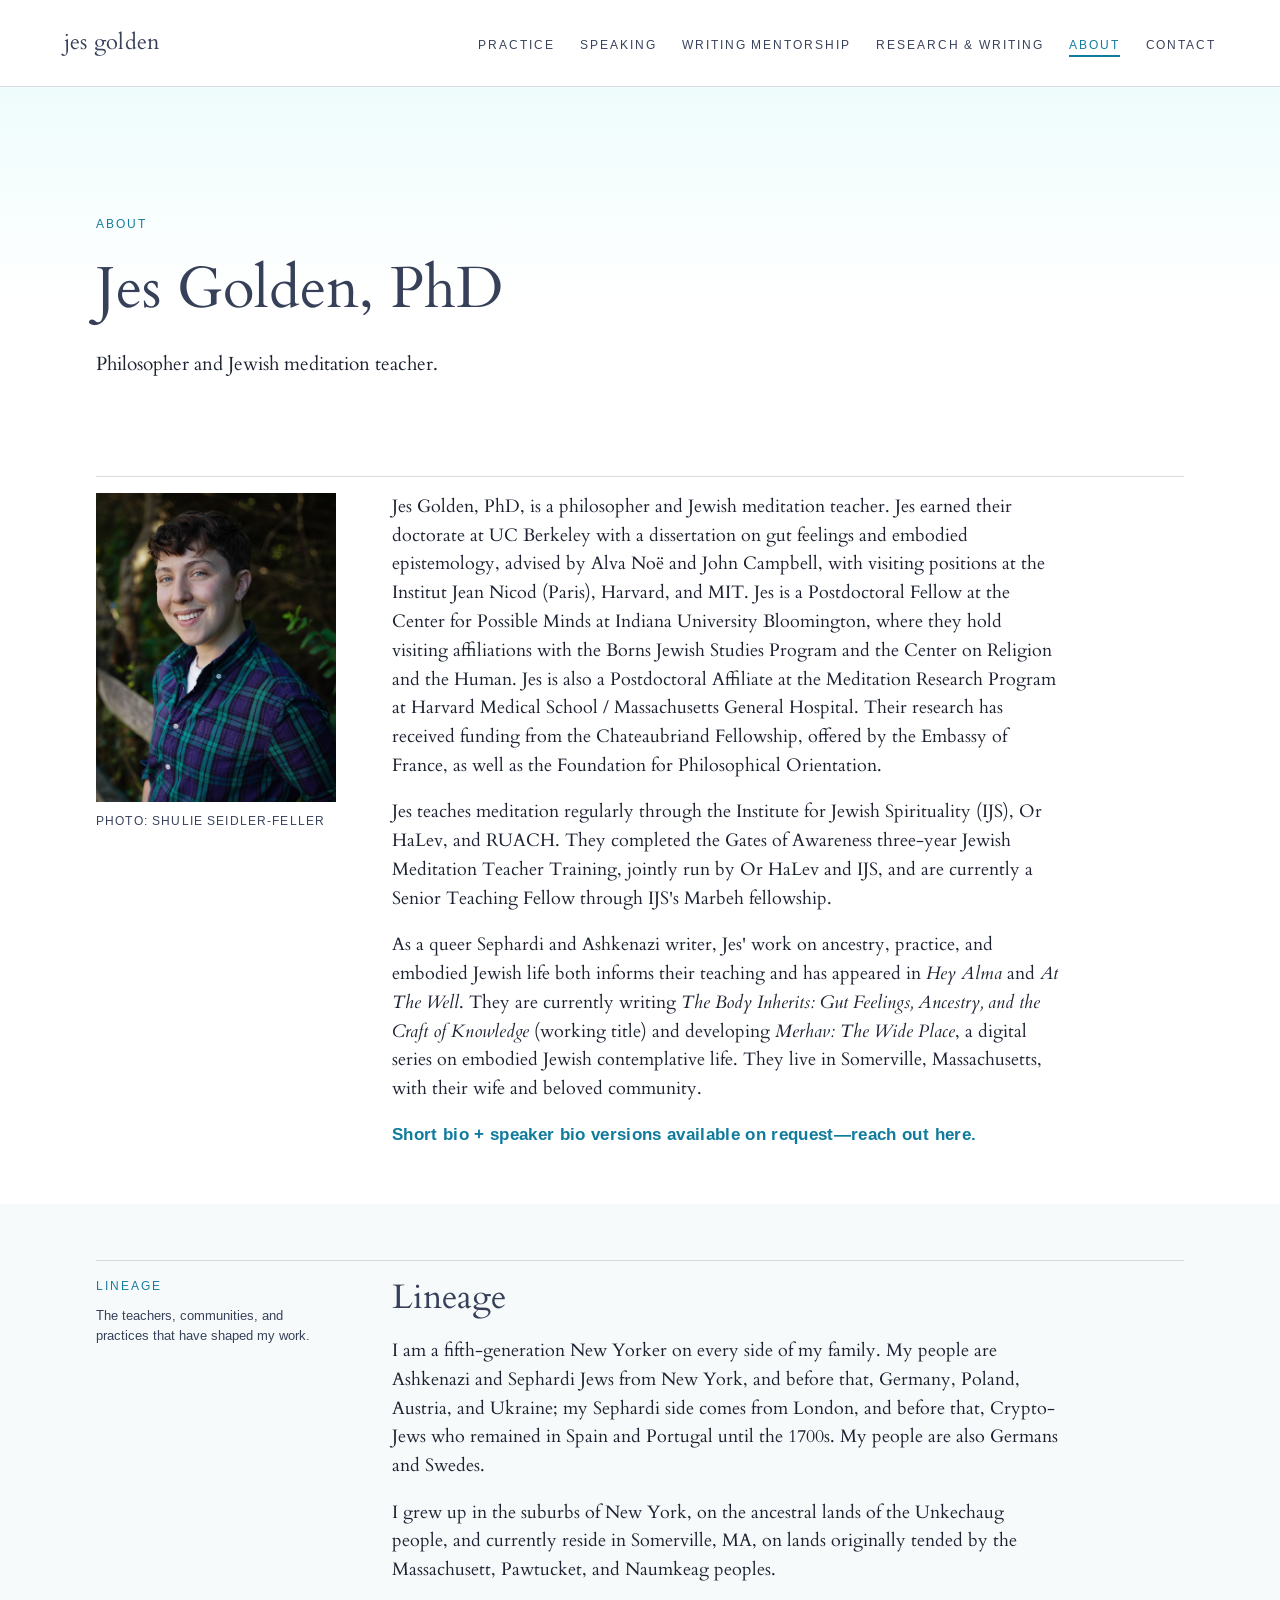
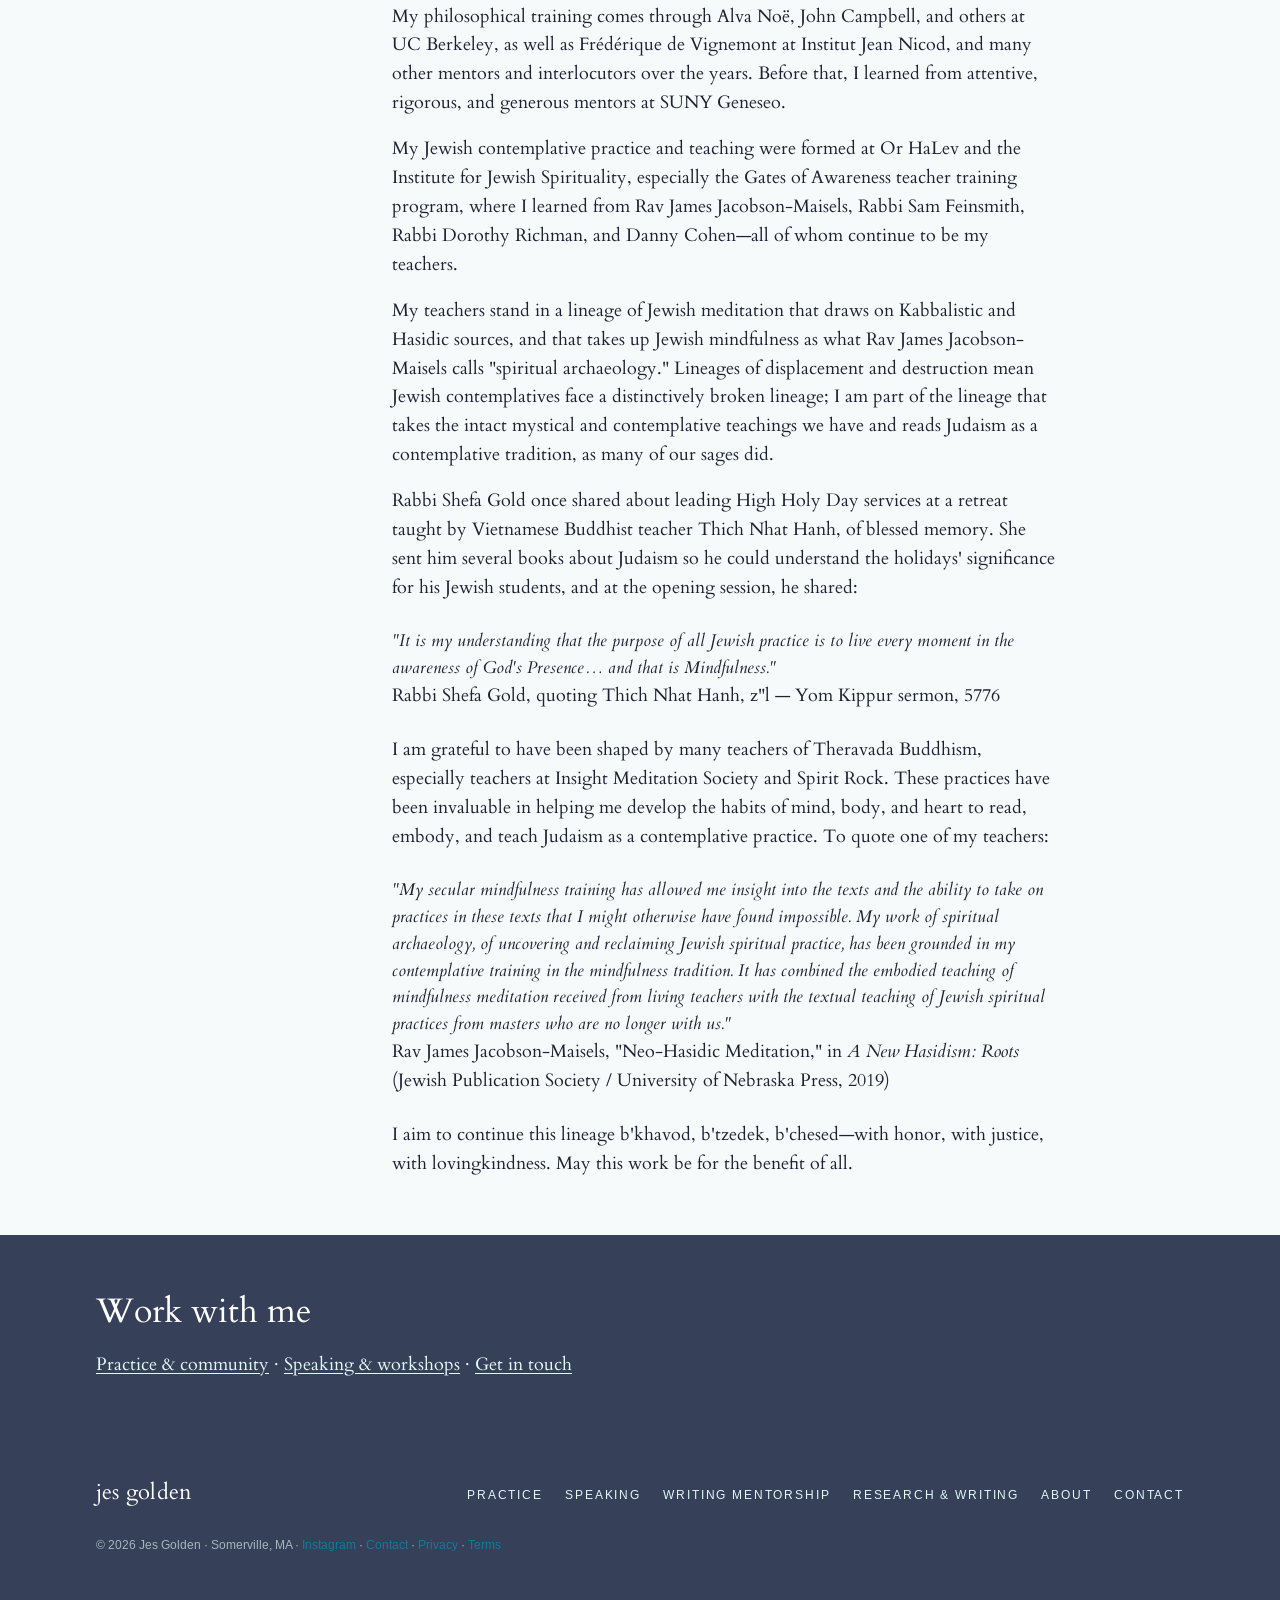
==== about.html @ 77cf4bcf "Revise lineage description for clarity" ====
<!DOCTYPE html>
<!--
  ═══════════════ HOW TO EDIT THIS PAGE ═══════════════
  Text lives between tags:   <p>Edit these words.</p>
  Links look like:           <a href="PASTE-URL-HERE">visible text</a>
  Never edit inside < >  except to swap a URL in quotes.
  Search this file for "EDIT:" to find every spot waiting for your input.
  Notes like this one are invisible on the live site.
  ═════════════════════════════════════════════════════
-->

<html lang="en">
<head>
<meta charset="UTF-8">
<meta name="viewport" content="width=device-width, initial-scale=1.0">
<title>About — Jes Golden</title>
<meta name="description" content="Jes Golden, PhD — philosopher and Jewish meditation teacher.">
<link rel="stylesheet" href="styles.css">
</head>
<body>

<header class="nav">
  <div class="wordmark"><a href="index.html">jes <span class="surname">golden</span></a></div>
  <nav aria-label="Primary">
    <ul>
      <li><a href="practice.html">Practice</a></li>
      <li><a href="speaking.html">Speaking</a></li>
      <li><a href="writing.html">Writing Mentorship</a></li>
      <li><a href="research.html">Research &amp; Writing</a></li>
      <li><a href="about.html" aria-current="page">About</a></li>
      <li><a href="contact.html">Contact</a></li>
    </ul>
  </nav>
</header>

<main>

<section class="hero">
  <div class="hero-inner">
    <span class="eyebrow">About</span>
    <h1>Jes Golden, PhD</h1>
    <p class="lede">Philosopher and Jewish meditation teacher.</p>
  </div>
</section>

<section class="section">
  <div class="section-inner">
    <div class="commented">
      <aside class="margin-note">
        <!-- EDIT: HEADSHOT — name your photo "jes-headshot.jpg" (no spaces), drag it into the
             GitHub repository like the other files, and it appears here. If the file is over
             ~1MB, shrink it first at squoosh.app so the page loads fast.
             Optional: add a photographer credit inside the <figcaption>. -->
        <figure class="portrait-frame">
          <img class="portrait" src="jes-headshot.jpg" alt="Jes Golden">
          <figcaption>Photo: Shulie Seidler-Feller</figcaption>
        </figure>
      </aside>
      <div class="body-col">
        <p>Jes Golden, PhD, is a philosopher and Jewish meditation teacher. Jes earned their doctorate at UC Berkeley with a dissertation on gut feelings and embodied epistemology, advised by Alva Noë and John Campbell, with visiting positions at the Institut Jean Nicod (Paris), Harvard, and MIT. Jes is a Postdoctoral Fellow at the Center for Possible Minds at Indiana University Bloomington, where they hold visiting affiliations with the Borns Jewish Studies Program and the Center on Religion and the Human. Jes is also a Postdoctoral Affiliate at the Meditation Research Program at Harvard Medical School / Massachusetts General Hospital. Their research has received funding from the Chateaubriand Fellowship, offered by the Embassy of France, as well as the Foundation for Philosophical Orientation.</p>
        <p>Jes teaches meditation regularly through the Institute for Jewish Spirituality (IJS), Or HaLev, and RUACH. They completed the Gates of Awareness three-year Jewish Meditation Teacher Training, jointly run by Or HaLev and IJS, and are currently a Senior Teaching Fellow through IJS's Marbeh fellowship.</p>
        <p>As a queer Sephardi and Ashkenazi writer, Jes' work on ancestry, practice, and embodied Jewish life both informs their teaching and has appeared in <em>Hey Alma</em> and <em>At The Well</em>. They are currently writing <em>The Body Inherits: Gut Feelings, Ancestry, and the Craft of Knowledge</em> (working title) and developing <em>Merhav: The Wide Place</em>, a digital series on embodied Jewish contemplative life. They live in Somerville, Massachusetts, with their wife and beloved community.</p>
        <p class="meta"><a href="contact.html">Short bio + speaker bio versions available on request—reach out here.</a></p>
      </div>
    </div>
  </div>
</section>

<section class="section tint">
  <div class="section-inner">
    <div class="commented">
      <aside class="margin-note">
        <span class="eyebrow">Lineage</span>
        The teachers, communities, and practices that have shaped my work.
      </aside>
      <div class="body-col lineage-wide">
        <h2>Lineage</h2>
        <p>I am a fifth-generation New Yorker on every side of my family. My people are Ashkenazi and Sephardi Jews from New York, and before that, Germany, Poland, Austria, and Ukraine; my Sephardi side comes from London, and before that, Crypto-Jews who remained in Spain and Portugal until the 1700s. My people are also Germans and Swedes.</p>

        <p>I grew up in the suburbs of New York, on the ancestral lands of the Unkechaug people, and currently reside in Somerville, MA, on lands originally tended by the Massachusett, Pawtucket, and Naumkeag peoples.</p>

        <p>My philosophical training comes through Alva Noë, John Campbell, and others at UC Berkeley, as well as Frédérique de Vignemont at Institut Jean Nicod, and many other mentors and interlocutors over the years. Before that, I learned from attentive, rigorous, and generous mentors at SUNY Geneseo.</p>

        <p>My Jewish contemplative practice and teaching were formed at Or HaLev and the Institute for Jewish Spirituality, especially the Gates of Awareness teacher training program, where I learned from Rav James Jacobson-Maisels, Rabbi Sam Feinsmith, Rabbi Dorothy Richman, and Danny Cohen—all of whom continue to be my teachers.</p>

        <p>My teachers stand in a lineage of Jewish meditation that draws on Kabbalistic and Hasidic sources, and that takes up Jewish mindfulness as what Rav James Jacobson-Maisels calls "spiritual archaeology." Lineages of displacement and destruction mean Jewish contemplatives face a distinctively broken lineage; I am part of the lineage that takes the intact mystical and contemplative teachings we have and reads Judaism as a contemplative tradition, as many of our sages did.</p>

        <p>Rabbi Shefa Gold once shared about leading High Holy Day services at a retreat taught by Vietnamese Buddhist teacher Thich Nhat Hanh, of blessed memory. She sent him several books about Judaism so he could understand the holidays' significance for his Jewish students, and at the opening session, he shared:</p>

        <div class="pull-quote">
          <blockquote>"It is my understanding that the purpose of all Jewish practice is to live every moment in the awareness of God's Presence… and that is Mindfulness."</blockquote>
          Rabbi Shefa Gold, quoting Thich Nhat Hanh, z"l — Yom Kippur sermon, 5776
        </div>

        <p>I am grateful to have been shaped by many teachers of Theravada Buddhism, especially teachers at Insight Meditation Society and Spirit Rock. These practices have been invaluable in helping me develop the habits of mind, body, and heart to read, embody, and teach Judaism as a contemplative practice. To quote one of my teachers:</p>

        <div class="pull-quote">
          <blockquote>"My secular mindfulness training has allowed me insight into the texts and the ability to take on practices in these texts that I might otherwise have found impossible. My work of spiritual archaeology, of uncovering and reclaiming Jewish spiritual practice, has been grounded in my contemplative training in the mindfulness tradition. It has combined the embodied teaching of mindfulness meditation received from living teachers with the textual teaching of Jewish spiritual practices from masters who are no longer with us."</blockquote>
          Rav James Jacobson-Maisels, "Neo-Hasidic Meditation," in <em>A New Hasidism: Roots</em> (Jewish Publication Society / University of Nebraska Press, 2019)
        </div>

        <p>I aim to continue this lineage b'khavod, b'tzedek, b'chesed—with honor, with justice, with lovingkindness. May this work be for the benefit of all.</p>
      </div>
    </div>
  </div>
</section>

<section class="section dusk">
  <div class="section-inner">
    <div class="body-col">
      <h2>Work with me</h2>
      <p><a href="practice.html">Practice &amp; community</a> · <a href="speaking.html">Speaking &amp; workshops</a> · <a href="contact.html">Get in touch</a></p>
    </div>
  </div>
</section>

</main>

<footer class="footer">
  <div class="footer-inner">
    <div class="wordmark">jes <span class="surname">golden</span></div>
    <nav aria-label="Footer">
      <ul>
        <li><a href="practice.html">Practice</a></li>
        <li><a href="speaking.html">Speaking</a></li>
        <li><a href="writing.html">Writing Mentorship</a></li>
        <li><a href="research.html">Research &amp; Writing</a></li>
        <li><a href="about.html">About</a></li>
        <li><a href="contact.html">Contact</a></li>
      </ul>
    </nav>
    <p class="fine">© 2026 Jes Golden · Somerville, MA · <a href="https://www.instagram.com/jes.golden">Instagram</a> · <a href="contact.html">Contact</a> · <a href="privacy.html">Privacy</a> · <a href="terms.html">Terms</a></p>
  </div>
</footer>

</body>
</html>
---- styles.css ----
/* ============================================================
   JES GOLDEN — site styles
   Brand kit: Swail Studio "Intuitive Brand Kit" (2024)
   Palette: dusk #374059 · cerulean #107B9D · sage #C5E0C9
            ice #E1FAF9 · black · white
   Type: Cardo (serif) · Arimo (sans, letterspaced caps)
   ============================================================ */

@import url('https://fonts.googleapis.com/css2?family=Cardo:ital,wght@0,400;0,700;1,400&family=Arimo:wght@400;500;700&display=swap');

:root {
  --dusk: #374059;
  --cerulean: #107B9D;
  --sage: #C5E0C9;
  --ice: #E1FAF9;
  --ink: #1c2231;
  --paper: #ffffff;
  --paper-soft: #f7fafa;
  --rule: rgba(55, 64, 89, 0.18);
  --serif: 'Cardo', 'Times New Roman', serif;
  --sans: 'Arimo', 'Helvetica Neue', sans-serif;
  --measure: 74ch;
}

* { margin: 0; padding: 0; box-sizing: border-box; }

html { scroll-behavior: smooth; }
@media (prefers-reduced-motion: reduce) {
  html { scroll-behavior: auto; }
  *, *::before, *::after { animation: none !important; transition: none !important; }
}

body {
  font-family: var(--serif);
  font-size: 1.125rem;
  line-height: 1.6;
  color: var(--ink);
  background: var(--paper);
}

/* ---------- utility type roles ---------- */

.eyebrow {
  font-family: var(--sans);
  font-size: 0.72rem;
  font-weight: 500;
  letter-spacing: 0.18em;
  text-transform: uppercase;
  color: var(--cerulean);
}

a { color: var(--cerulean); text-decoration: none; }
a:hover { text-decoration: underline; text-underline-offset: 3px; }
a:focus-visible, button:focus-visible {
  outline: 2px solid var(--cerulean);
  outline-offset: 3px;
}

/* ---------- nav ---------- */

.nav {
  display: flex;
  align-items: baseline;
  justify-content: space-between;
  flex-wrap: wrap;
  gap: 1rem 2rem;
  padding: 1.6rem clamp(1.25rem, 5vw, 4rem);
  border-bottom: 1px solid var(--rule);
}

.wordmark {
  font-family: var(--serif);
  font-size: 1.35rem;
  color: var(--dusk);
  letter-spacing: 0.01em;
}
.wordmark a { color: inherit; }
.wordmark a:hover { text-decoration: none; }

.nav ul {
  display: flex;
  flex-wrap: wrap;
  gap: 1.6rem;
  list-style: none;
}
.nav ul a {
  font-family: var(--sans);
  font-size: 0.75rem;
  font-weight: 500;
  letter-spacing: 0.16em;
  text-transform: uppercase;
  color: var(--dusk);
}
.nav ul a:hover { color: var(--cerulean); text-decoration: none; }
.nav ul a[aria-current="page"] {
  color: var(--cerulean);
  border-bottom: 2px solid var(--cerulean);
  padding-bottom: 3px;
}

/* ---------- hero ---------- */

.hero {
  padding: clamp(4rem, 10vw, 8rem) clamp(1.25rem, 5vw, 4rem) clamp(1.5rem, 4vw, 2.5rem);
  background:
    linear-gradient(180deg, rgba(225,250,249,0.55) 0%, rgba(255,255,255,0) 65%);
}
.hero-inner { max-width: 68rem; margin: 0 auto; }
.hero h1 {
  font-family: var(--serif);
  font-weight: 400;
  font-size: clamp(2.1rem, 5.2vw, 3.6rem);
  line-height: 1.18;
  color: var(--dusk);
  max-width: 22ch;
}
.hero h1 em { font-style: italic; }
.hero .lede {
  margin-top: 1.6rem;
  max-width: var(--measure);
  font-size: 1.2rem;
  color: var(--ink);
}
.hero .eyebrow { display: block; margin-bottom: 1.4rem; }

/* ---------- routing cards (homepage) ---------- */

.routes {
  display: grid;
  grid-template-columns: repeat(auto-fit, minmax(240px, 1fr));
  gap: 1px;
  background: var(--rule);
  border-top: 1px solid var(--rule);
  border-bottom: 1px solid var(--rule);
  margin-top: clamp(2.5rem, 6vw, 4rem);
}
.route {
  background: var(--paper);
  padding: 2rem clamp(1.25rem, 3vw, 2.5rem) 2.2rem;
  display: block;
  color: inherit;
  transition: background 160ms ease;
}
.route:hover { background: var(--paper-soft); text-decoration: none; }
.route .eyebrow { display: block; margin-bottom: 0.7rem; }
.route h2 {
  font-family: var(--serif);
  font-weight: 400;
  font-size: 1.45rem;
  color: var(--dusk);
  margin-bottom: 0.5rem;
}
.route p { font-size: 1rem; color: var(--ink); max-width: 40ch; }
.route .go {
  display: inline-block;
  margin-top: 1rem;
  font-family: var(--sans);
  font-size: 0.72rem;
  font-weight: 700;
  letter-spacing: 0.16em;
  text-transform: uppercase;
  color: var(--cerulean);
}

/* ---------- page sections & marginalia signature ---------- */

.section {
  padding: clamp(2rem, 5vw, 3.5rem) clamp(1.25rem, 5vw, 4rem);
}
.section.tint { background: var(--paper-soft); }
.section.dusk {
  background: var(--dusk);
  color: var(--ice);
}
.section.dusk h2, .section.dusk h3 { color: #fff; }
.section.dusk .eyebrow { color: var(--sage); }
.section.dusk a { color: var(--ice); text-decoration: underline; text-underline-offset: 3px; }

.section-inner { max-width: 68rem; margin: 0 auto; }

/* marginalia: rule + side-note column on wide screens */
.commented {
  display: grid;
  grid-template-columns: minmax(0, 1fr);
  gap: 2rem;
  border-top: 1px solid var(--rule);
  padding-top: 1rem;
}
@media (min-width: 880px) {
  .commented { grid-template-columns: 15rem minmax(0, 1fr); gap: 3.5rem; }
  .commented.wide-photo { grid-template-columns: 21rem minmax(0, 1fr); }
}
.margin-note {
  font-family: var(--sans);
  font-size: 0.82rem;
  line-height: 1.55;
  color: var(--dusk);
}
.margin-note .eyebrow { display: block; margin-bottom: 0.6rem; }
.section.dusk .commented { border-top-color: rgba(225,250,249,0.25); }
.section.dusk .margin-note { color: var(--sage); }

.body-col > * + * { margin-top: 1.1rem; }
.body-col h2 {
  font-family: var(--serif);
  font-weight: 400;
  font-size: clamp(1.6rem, 3vw, 2.1rem);
  line-height: 1.25;
  color: var(--dusk);
}
.body-col h3 {
  font-family: var(--serif);
  font-weight: 700;
  font-size: 1.2rem;
  color: var(--dusk);
  margin-top: 2rem;
}
.body-col p, .body-col li { max-width: var(--measure); }
.body-col ul { padding-left: 1.2rem; }
.body-col .meta {
  font-family: var(--sans);
  font-size: 1.05rem;
  font-weight: 600;
  letter-spacing: 0.02em;
  color: var(--cerulean);
}

.placeholder {
  background: var(--ice);
  border-left: 3px solid var(--cerulean);
  padding: 0.6rem 0.9rem;
  font-family: var(--sans);
  font-size: 0.85rem;
  color: var(--dusk);
}

/* ---------- offering cards ---------- */

.offerings {
  display: grid;
  grid-template-columns: repeat(auto-fill, minmax(260px, 1fr));
  gap: 1.5rem;
  margin-top: 1.5rem;
}
.offering {
  border: 1px solid var(--rule);
  padding: 1.5rem 1.5rem 1.6rem;
  background: var(--paper);
}
.offering .eyebrow { display: block; margin-bottom: 0.6rem; }
.offering h3 {
  font-family: var(--serif);
  font-weight: 700;
  font-size: 1.15rem;
  color: var(--dusk);
  margin-bottom: 0.5rem;
}
.offering p { font-size: 0.98rem; }
.offering .meta {
  display: block;
  margin-top: 0.9rem;
  font-family: var(--sans);
  font-size: 0.92rem;
  letter-spacing: 0.02em;
  color: var(--cerulean);
}

/* ---------- buttons ---------- */

.btn {
  display: inline-block;
  font-family: var(--sans);
  font-size: 0.75rem;
  font-weight: 700;
  letter-spacing: 0.16em;
  text-transform: uppercase;
  color: #fff;
  background: var(--dusk);
  padding: 0.85rem 1.6rem;
  border: none;
  cursor: pointer;
  transition: background 160ms ease;
}
.btn:hover { background: var(--cerulean); color: #fff; text-decoration: none; }
.btn.ghost {
  background: transparent;
  color: var(--dusk);
  border: 1px solid var(--dusk);
}
.btn.ghost:hover { border-color: var(--cerulean); color: var(--cerulean); }

/* ---------- book strip ---------- */

.bookstrip {
  border-top: 1px solid var(--rule);
  border-bottom: 1px solid var(--rule);
  background: linear-gradient(90deg, var(--ice) 0%, #fff 60%);
}
.bookstrip .section-inner { display: grid; gap: 1rem; }
.bookstrip h2 {
  font-family: var(--serif);
  font-weight: 400;
  font-style: italic;
  font-size: clamp(1.4rem, 2.6vw, 1.9rem);
  color: var(--dusk);
  max-width: 30ch;
}
.bookstrip p { max-width: var(--measure); }

/* ---------- signup ---------- */

.signup-row {
  display: flex;
  flex-wrap: wrap;
  gap: 0.75rem;
  margin-top: 1.2rem;
}
.signup-row input[type="email"] {
  font-family: var(--sans);
  font-size: 0.95rem;
  padding: 0.8rem 1rem;
  border: 1px solid var(--rule);
  min-width: 260px;
  background: #fff;
  color: var(--ink);
}
.signup-row input:focus-visible { outline: 2px solid var(--cerulean); outline-offset: 1px; }

/* ---------- contact form ---------- */

.form { display: grid; gap: 1.2rem; max-width: 40rem; }
.form label {
  font-family: var(--sans);
  font-size: 0.75rem;
  font-weight: 700;
  letter-spacing: 0.14em;
  text-transform: uppercase;
  color: var(--dusk);
  display: block;
  margin-bottom: 0.4rem;
}
.form input, .form select, .form textarea {
  width: 100%;
  font-family: var(--sans);
  font-size: 0.98rem;
  padding: 0.8rem 1rem;
  border: 1px solid var(--rule);
  background: #fff;
  color: var(--ink);
}
.form textarea { min-height: 9rem; resize: vertical; }
.form input:focus-visible, .form select:focus-visible, .form textarea:focus-visible {
  outline: 2px solid var(--cerulean);
  outline-offset: 1px;
}

/* ---------- footer ---------- */

.footer {
  border-top: 1px solid var(--rule);
  padding: 2.5rem clamp(1.25rem, 5vw, 4rem) 3rem;
  background: var(--dusk);
  color: var(--ice);
}
.footer-inner {
  max-width: 68rem;
  margin: 0 auto;
  display: flex;
  flex-wrap: wrap;
  justify-content: space-between;
  gap: 1.5rem 3rem;
  align-items: baseline;
}
.footer .wordmark { color: #fff; }
.footer nav ul { display: flex; flex-wrap: wrap; gap: 1.4rem; list-style: none; }
.footer nav a {
  font-family: var(--sans);
  font-size: 0.72rem;
  font-weight: 500;
  letter-spacing: 0.16em;
  text-transform: uppercase;
  color: var(--ice);
}
.footer .fine {
  width: 100%;
  font-family: var(--sans);
  font-size: 0.75rem;
  color: rgba(225,250,249,0.65);
}

/* ---------- testimonials ---------- */

.testimonials {
  display: grid;
  grid-template-columns: repeat(auto-fit, minmax(280px, 1fr));
  gap: 2rem;
  margin-top: 1.5rem;
}
.testimonial {
  border-top: 2px solid var(--cerulean);
  padding-top: 1.2rem;
}
.testimonial blockquote {
  font-family: var(--serif);
  font-style: italic;
  font-size: 1.05rem;
  line-height: 1.6;
  color: var(--ink);
}
.testimonial cite {
  display: block;
  margin-top: 0.8rem;
  font-family: var(--sans);
  font-style: normal;
  font-size: 0.75rem;
  font-weight: 500;
  letter-spacing: 0.14em;
  text-transform: uppercase;
  color: var(--dusk);
}

/* ---------- portrait ---------- */

.portrait {
  width: 100%;
  height: auto;
  display: block;
  filter: saturate(0.92);
}
figure.portrait-frame { margin: 0; }
figure.portrait-frame figcaption {
  margin-top: 0.6rem;
  font-family: var(--sans);
  font-size: 0.72rem;
  letter-spacing: 0.1em;
  text-transform: uppercase;
  color: var(--dusk);
}

/* ---------- lineage pull-quote (single quote, narrower than testimonial grid) ---------- */

.pull-quote {
  max-width: var(--measure);
  margin: 1.6rem 0;
}
.pull-quote blockquote {
  font-family: var(--serif);
  font-style: italic;
  font-size: 1.05rem;
  line-height: 1.6;
  color: var(--ink);
  margin: 0;
}
.pull-quote cite {
  display: block;
  margin-top: 0.6rem;
  font-family: var(--sans);
  font-size: 0.72rem;
  letter-spacing: 0.1em;
  text-transform: uppercase;
  font-style: normal;
  color: var(--dusk);
}

/* ---------- hero with side photo (writing mentorship) ---------- */

.hero-split {
  display: flex;
  gap: 2.5rem;
  align-items: center;
  flex-wrap: wrap;
}
.hero-split .hero-text { flex: 1 1 420px; }
.hero-split .hero-photo { flex: 0 1 320px; }
.hero-split .hero-photo img { width: 100%; height: auto; display: block; }
@media (max-width: 700px) {
  .hero-split { flex-direction: column-reverse; }
  .hero-split .hero-photo { max-width: 260px; }
}

/* ---------- nav: clean stack on narrow screens ---------- */

@media (max-width: 640px) {
  .nav { flex-direction: column; align-items: flex-start; gap: 1.1rem; }
  .nav ul {
    display: grid;
    grid-template-columns: 1fr 1fr;
    gap: 0.9rem 1.2rem;
    width: 100%;
  }
}

/* ---------- start here (homepage audience routing) ---------- */

.start-here {
  margin: 2.4rem 0 3rem;
  padding: 1.6rem 1.8rem;
  border: 1px solid var(--rule);
  background: rgba(225,250,249,0.35);
}
.start-here > .eyebrow { display: block; margin-bottom: 0.9rem; }
.start-here ul { list-style: none; padding: 0; margin: 0; display: grid; gap: 0.85rem; }
.start-here li {
  font-family: var(--serif);
  font-size: 0.98rem;
  line-height: 1.5;
  color: var(--ink);
}
.start-here li strong { color: var(--dusk); }
.start-here li a {
  margin-left: 0.4rem;
  font-family: var(--sans);
  font-size: 0.72rem;
  font-weight: 600;
  letter-spacing: 0.08em;
  text-transform: uppercase;
  color: var(--cerulean);
  white-space: nowrap;
}
@media (min-width: 700px) {
  .start-here ul { grid-template-columns: 1fr 1fr; gap: 1.2rem 2rem; }
}

/* ---------- heading-note: margin eyebrow that functions as a real heading ---------- */

.margin-note.heading-note .eyebrow {
  display: block;
  font-size: 1.2rem;
  font-weight: 700;
  letter-spacing: 0.06em;
  text-transform: uppercase;
  color: var(--cerulean);
  margin-bottom: 0.8rem;
  padding-bottom: 0.7rem;
  border-bottom: 2px solid var(--cerulean);
}

/* ---------- signature workshop card: visually separates it from surrounding text ---------- */

.workshop-card {
  margin: 1.6rem 0;
  padding: 1.6rem 1.8rem;
  border: 1px solid var(--rule);
  background: rgba(225,250,249,0.3);
}
.workshop-card > * + * { margin-top: 1.1rem; }
.workshop-card h3 { margin-top: 0; }

/* ---------- hero-split wide variant (practice page retreat photo) ---------- */

.hero-split.wide .hero-text { flex: 1 1 380px; }
.hero-split.wide .hero-photo { flex: 1 1 440px; max-width: 480px; }
@media (max-width: 700px) {
  .hero-split.wide .hero-photo { max-width: 320px; }
}

.lineage-close {
  font-style: italic;
  color: var(--dusk);
}
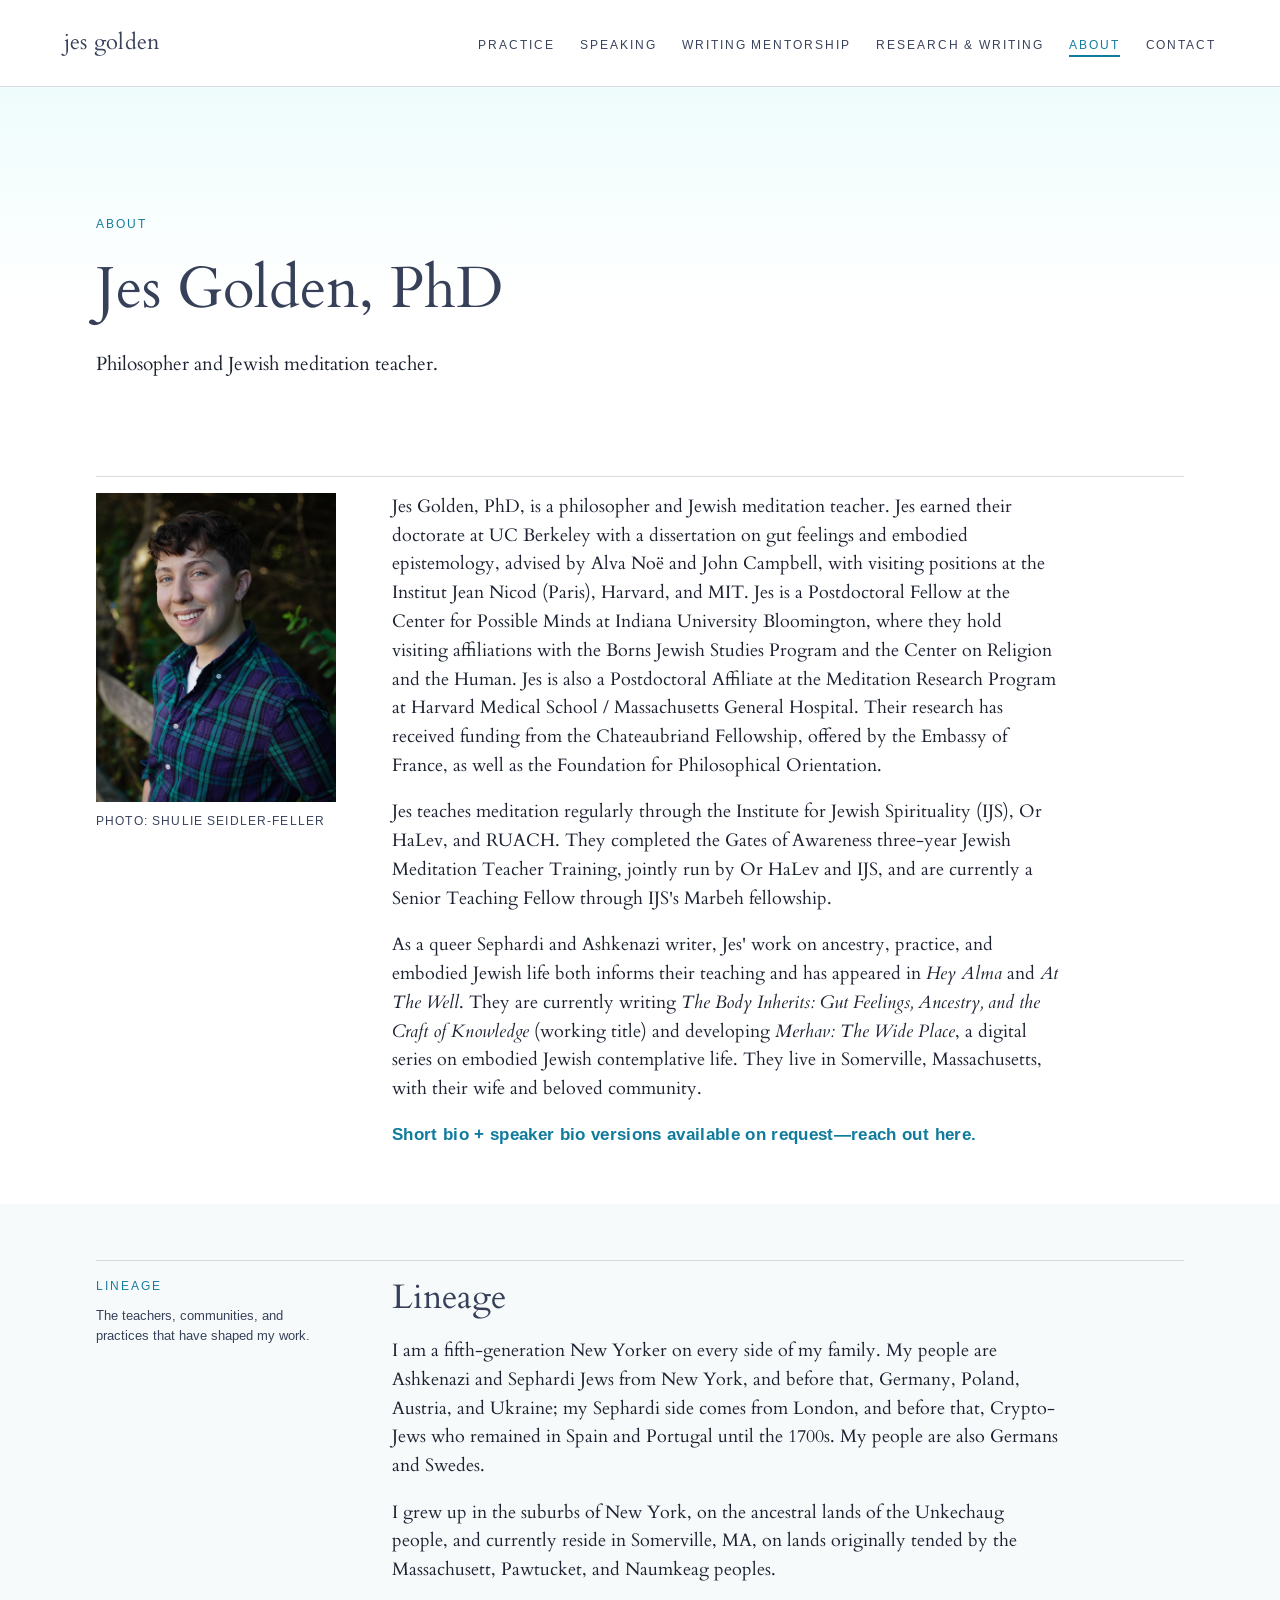
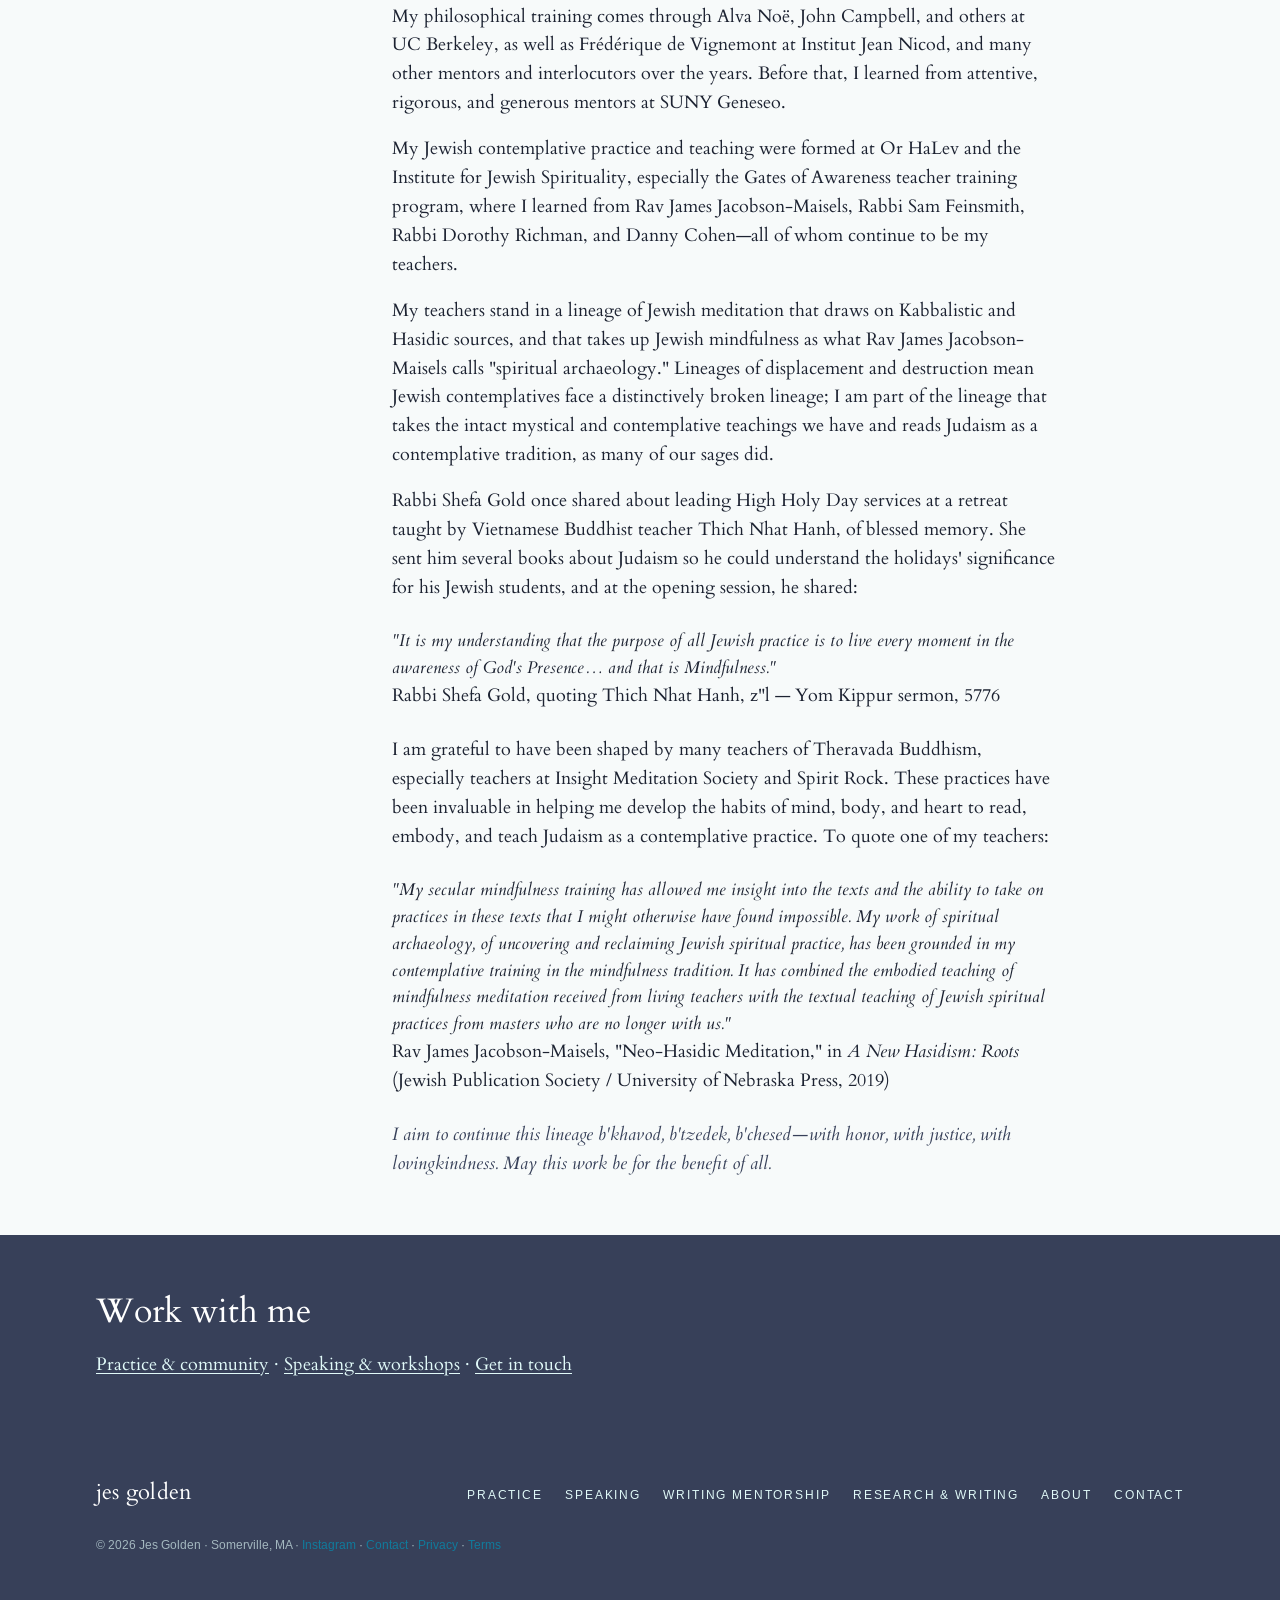
==== commit ea7f8c45: "Add classes to paragraphs for styling" ====
--- a/about.html
+++ b/about.html
@@ -99,7 +99,7 @@
           Rav James Jacobson-Maisels, "Neo-Hasidic Meditation," in <em>A New Hasidism: Roots</em> (Jewish Publication Society / University of Nebraska Press, 2019)
         </div>
 
-        <p>I aim to continue this lineage b'khavod, b'tzedek, b'chesed—with honor, with justice, with lovingkindness. May this work be for the benefit of all.</p>
+        <p class="lineage-close">I aim to continue this lineage b'khavod, b'tzedek, b'chesed—with honor, with justice, with lovingkindness. May this work be for the benefit of all.</p>
       </div>
     </div>
   </div>
@@ -109,7 +109,7 @@
   <div class="section-inner">
     <div class="body-col">
       <h2>Work with me</h2>
-      <p><a href="practice.html">Practice &amp; community</a> · <a href="speaking.html">Speaking &amp; workshops</a> · <a href="contact.html">Get in touch</a></p>
+      <p class="worklinks"><a href="practice.html">Practice &amp; community</a> · <a href="speaking.html">Speaking &amp; workshops</a> · <a href="contact.html">Get in touch</a></p>
     </div>
   </div>
 </section>
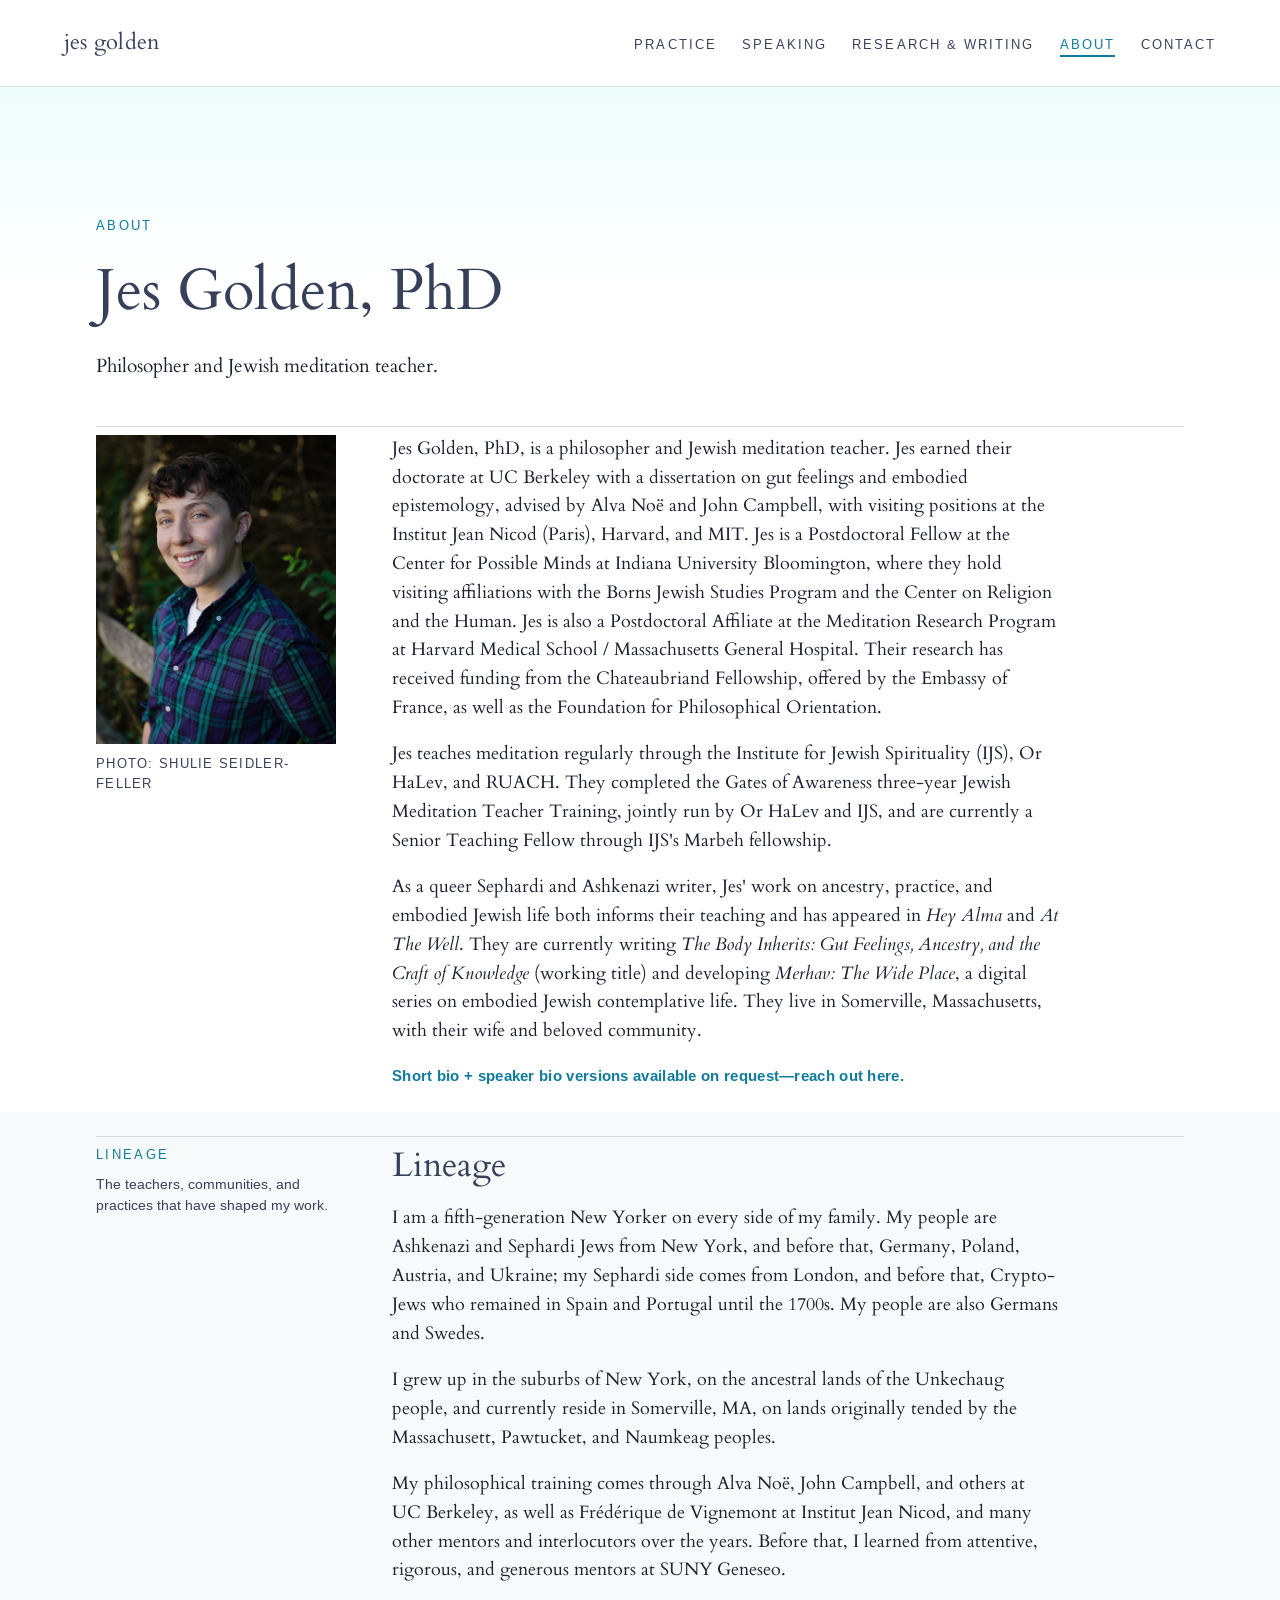
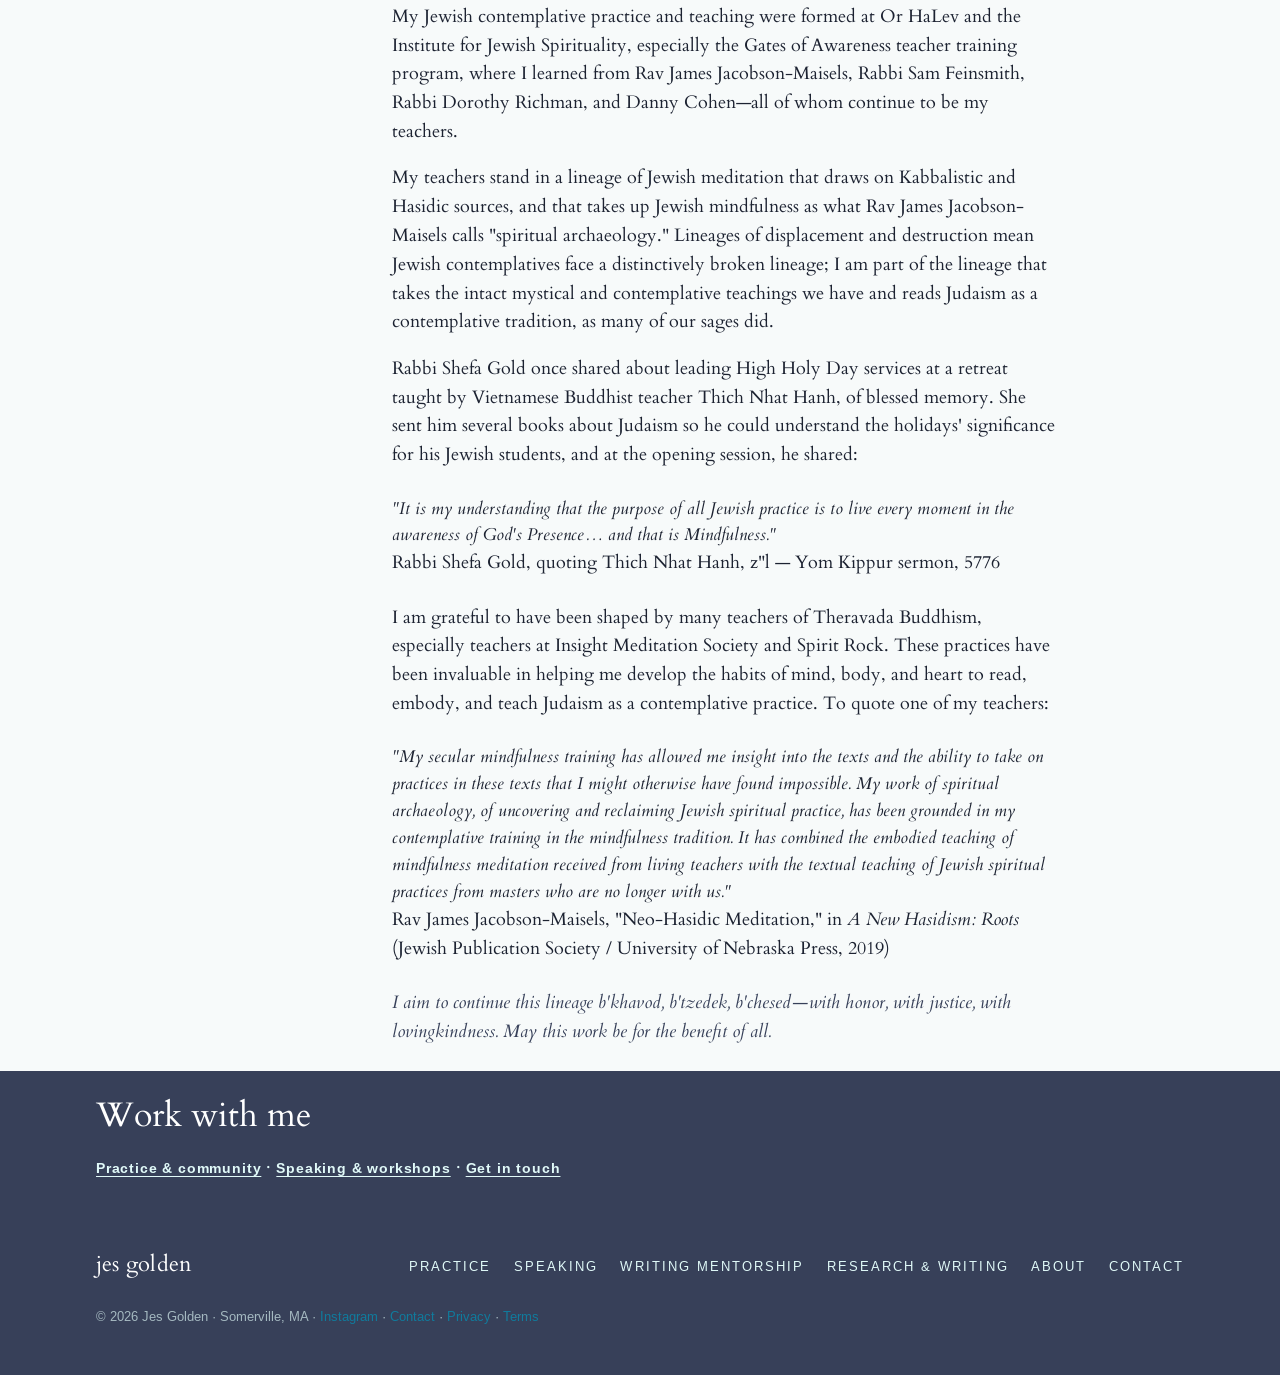
==== commit de73504d: "Remove 'Writing Mentorship' link from navigation" ====
--- a/about.html
+++ b/about.html
@@ -25,7 +25,6 @@
     <ul>
       <li><a href="practice.html">Practice</a></li>
       <li><a href="speaking.html">Speaking</a></li>
-      <li><a href="writing.html">Writing Mentorship</a></li>
       <li><a href="research.html">Research &amp; Writing</a></li>
       <li><a href="about.html" aria-current="page">About</a></li>
       <li><a href="contact.html">Contact</a></li>
--- a/styles.css
+++ b/styles.css
@@ -20,6 +20,9 @@
   --serif: 'Cardo', 'Times New Roman', serif;
   --sans: 'Arimo', 'Helvetica Neue', sans-serif;
   --measure: 74ch;
+  --text-label: 0.8rem;   /* eyebrows, nav, footer, figcaptions, citations */
+  --text-small: 0.85rem;   /* margin-note body copy, secondary meta */
+  --text-cta: 0.95rem;     /* prominent meta links / CTAs like sign-up links */
 }
 
 * { margin: 0; padding: 0; box-sizing: border-box; }
@@ -42,7 +45,7 @@
 
 .eyebrow {
   font-family: var(--sans);
-  font-size: 0.72rem;
+  font-size: var(--text-label);
   font-weight: 500;
   letter-spacing: 0.18em;
   text-transform: uppercase;
@@ -85,7 +88,7 @@
 }
 .nav ul a {
   font-family: var(--sans);
-  font-size: 0.75rem;
+  font-size: var(--text-label);
   font-weight: 500;
   letter-spacing: 0.16em;
   text-transform: uppercase;
@@ -101,7 +104,7 @@
 /* ---------- hero ---------- */
 
 .hero {
-  padding: clamp(4rem, 10vw, 8rem) clamp(1.25rem, 5vw, 4rem) clamp(1.5rem, 4vw, 2.5rem);
+  padding: clamp(4rem, 10vw, 8rem) clamp(1.25rem, 5vw, 4rem) clamp(0.75rem, 2vw, 1.25rem);
   background:
     linear-gradient(180deg, rgba(225,250,249,0.55) 0%, rgba(255,255,255,0) 65%);
 }
@@ -121,6 +124,7 @@
   font-size: 1.2rem;
   color: var(--ink);
 }
+.hero .lede > * + * { margin-top: 1rem; }
 .hero .eyebrow { display: block; margin-bottom: 1.4rem; }
 
 /* ---------- routing cards (homepage) ---------- */
@@ -155,7 +159,7 @@
   display: inline-block;
   margin-top: 1rem;
   font-family: var(--sans);
-  font-size: 0.72rem;
+  font-size: var(--text-label);
   font-weight: 700;
   letter-spacing: 0.16em;
   text-transform: uppercase;
@@ -165,7 +169,7 @@
 /* ---------- page sections & marginalia signature ---------- */
 
 .section {
-  padding: clamp(2rem, 5vw, 3.5rem) clamp(1.25rem, 5vw, 4rem);
+  padding: clamp(1rem, 2.5vw, 1.5rem) clamp(1.25rem, 5vw, 4rem);
 }
 .section.tint { background: var(--paper-soft); }
 .section.dusk {
@@ -175,6 +179,15 @@
 .section.dusk h2, .section.dusk h3 { color: #fff; }
 .section.dusk .eyebrow { color: var(--sage); }
 .section.dusk a { color: var(--ice); text-decoration: underline; text-underline-offset: 3px; }
+.worklinks a {
+  font-family: var(--sans);
+  font-size: var(--text-small);
+  font-weight: 600;
+  letter-spacing: 0.06em;
+  color: var(--ice);
+  text-decoration: none;
+}
+.worklinks a:hover { text-decoration: underline; }
 
 .section-inner { max-width: 68rem; margin: 0 auto; }
 
@@ -184,7 +197,7 @@
   grid-template-columns: minmax(0, 1fr);
   gap: 2rem;
   border-top: 1px solid var(--rule);
-  padding-top: 1rem;
+  padding-top: 0.5rem;
 }
 @media (min-width: 880px) {
   .commented { grid-template-columns: 15rem minmax(0, 1fr); gap: 3.5rem; }
@@ -192,7 +205,7 @@
 }
 .margin-note {
   font-family: var(--sans);
-  font-size: 0.82rem;
+  font-size: var(--text-small);
   line-height: 1.55;
   color: var(--dusk);
 }
@@ -219,7 +232,7 @@
 .body-col ul { padding-left: 1.2rem; }
 .body-col .meta {
   font-family: var(--sans);
-  font-size: 1.05rem;
+  font-size: var(--text-cta);
   font-weight: 600;
   letter-spacing: 0.02em;
   color: var(--cerulean);
@@ -230,7 +243,7 @@
   border-left: 3px solid var(--cerulean);
   padding: 0.6rem 0.9rem;
   font-family: var(--sans);
-  font-size: 0.85rem;
+  font-size: var(--text-small);
   color: var(--dusk);
 }
 
@@ -260,7 +273,7 @@
   display: block;
   margin-top: 0.9rem;
   font-family: var(--sans);
-  font-size: 0.92rem;
+  font-size: var(--text-small);
   letter-spacing: 0.02em;
   color: var(--cerulean);
 }
@@ -270,7 +283,7 @@
 .btn {
   display: inline-block;
   font-family: var(--sans);
-  font-size: 0.75rem;
+  font-size: var(--text-label);
   font-weight: 700;
   letter-spacing: 0.16em;
   text-transform: uppercase;
@@ -331,7 +344,7 @@
 .form { display: grid; gap: 1.2rem; max-width: 40rem; }
 .form label {
   font-family: var(--sans);
-  font-size: 0.75rem;
+  font-size: var(--text-label);
   font-weight: 700;
   letter-spacing: 0.14em;
   text-transform: uppercase;
@@ -375,7 +388,7 @@
 .footer nav ul { display: flex; flex-wrap: wrap; gap: 1.4rem; list-style: none; }
 .footer nav a {
   font-family: var(--sans);
-  font-size: 0.72rem;
+  font-size: var(--text-label);
   font-weight: 500;
   letter-spacing: 0.16em;
   text-transform: uppercase;
@@ -384,7 +397,7 @@
 .footer .fine {
   width: 100%;
   font-family: var(--sans);
-  font-size: 0.75rem;
+  font-size: var(--text-label);
   color: rgba(225,250,249,0.65);
 }
 
@@ -412,7 +425,7 @@
   margin-top: 0.8rem;
   font-family: var(--sans);
   font-style: normal;
-  font-size: 0.75rem;
+  font-size: var(--text-label);
   font-weight: 500;
   letter-spacing: 0.14em;
   text-transform: uppercase;
@@ -431,7 +444,7 @@
 figure.portrait-frame figcaption {
   margin-top: 0.6rem;
   font-family: var(--sans);
-  font-size: 0.72rem;
+  font-size: var(--text-label);
   letter-spacing: 0.1em;
   text-transform: uppercase;
   color: var(--dusk);
@@ -455,7 +468,7 @@
   display: block;
   margin-top: 0.6rem;
   font-family: var(--sans);
-  font-size: 0.72rem;
+  font-size: var(--text-label);
   letter-spacing: 0.1em;
   text-transform: uppercase;
   font-style: normal;
@@ -510,7 +523,7 @@
 .start-here li a {
   margin-left: 0.4rem;
   font-family: var(--sans);
-  font-size: 0.72rem;
+  font-size: var(--text-label);
   font-weight: 600;
   letter-spacing: 0.08em;
   text-transform: uppercase;
@@ -558,3 +571,26 @@
   font-style: italic;
   color: var(--dusk);
 }
+
+/* ---------- mid-note: eyebrow size between default and heading-note ---------- */
+
+.margin-note.mid-note .eyebrow {
+  display: block;
+  font-size: 0.95rem;
+  font-weight: 600;
+  letter-spacing: 0.1em;
+  color: var(--cerulean);
+  margin-bottom: 0.5rem;
+}
+
+/* ---------- featured testimonial: spans full width, slightly larger quote ---------- */
+
+.testimonial.featured {
+  grid-column: 1 / -1;
+  border-top: 2px solid var(--cerulean);
+  padding-top: 1.2rem;
+}
+.testimonial.featured blockquote {
+  font-size: 1.2rem;
+  max-width: var(--measure);
+}
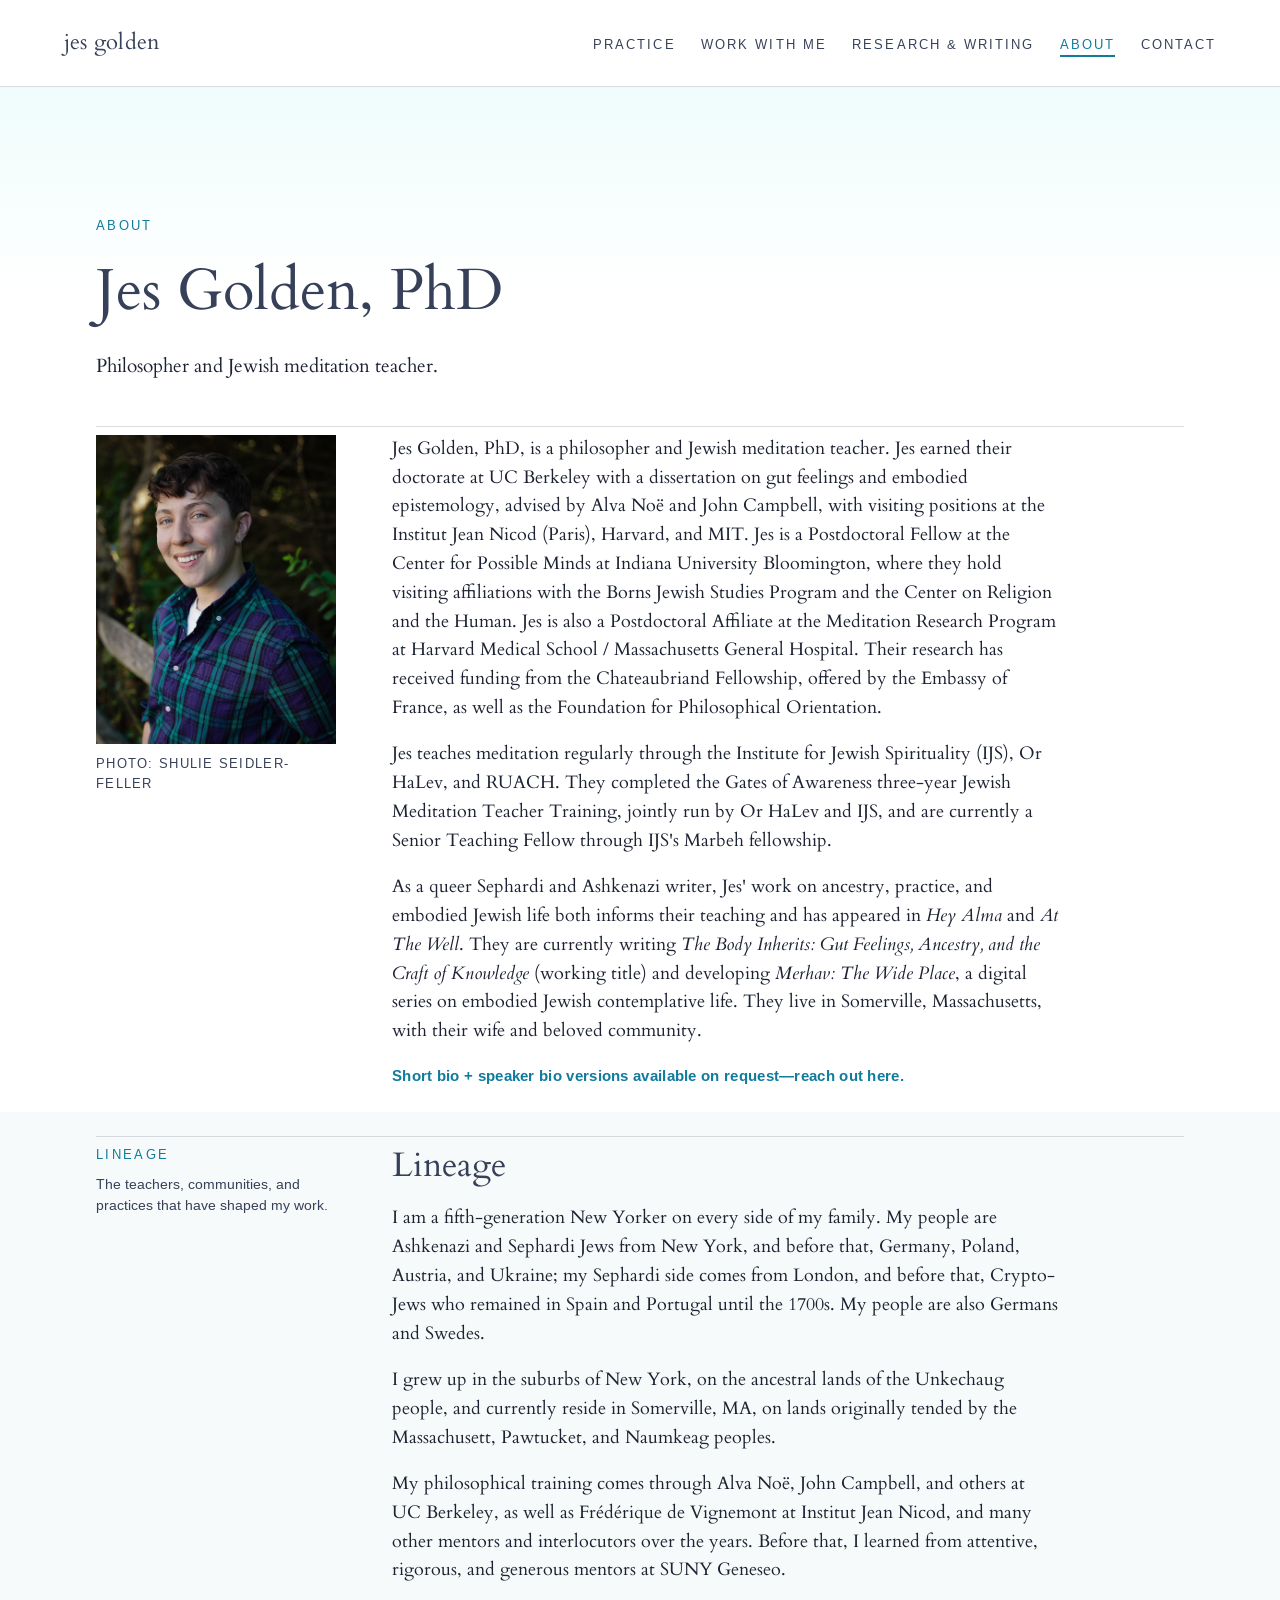
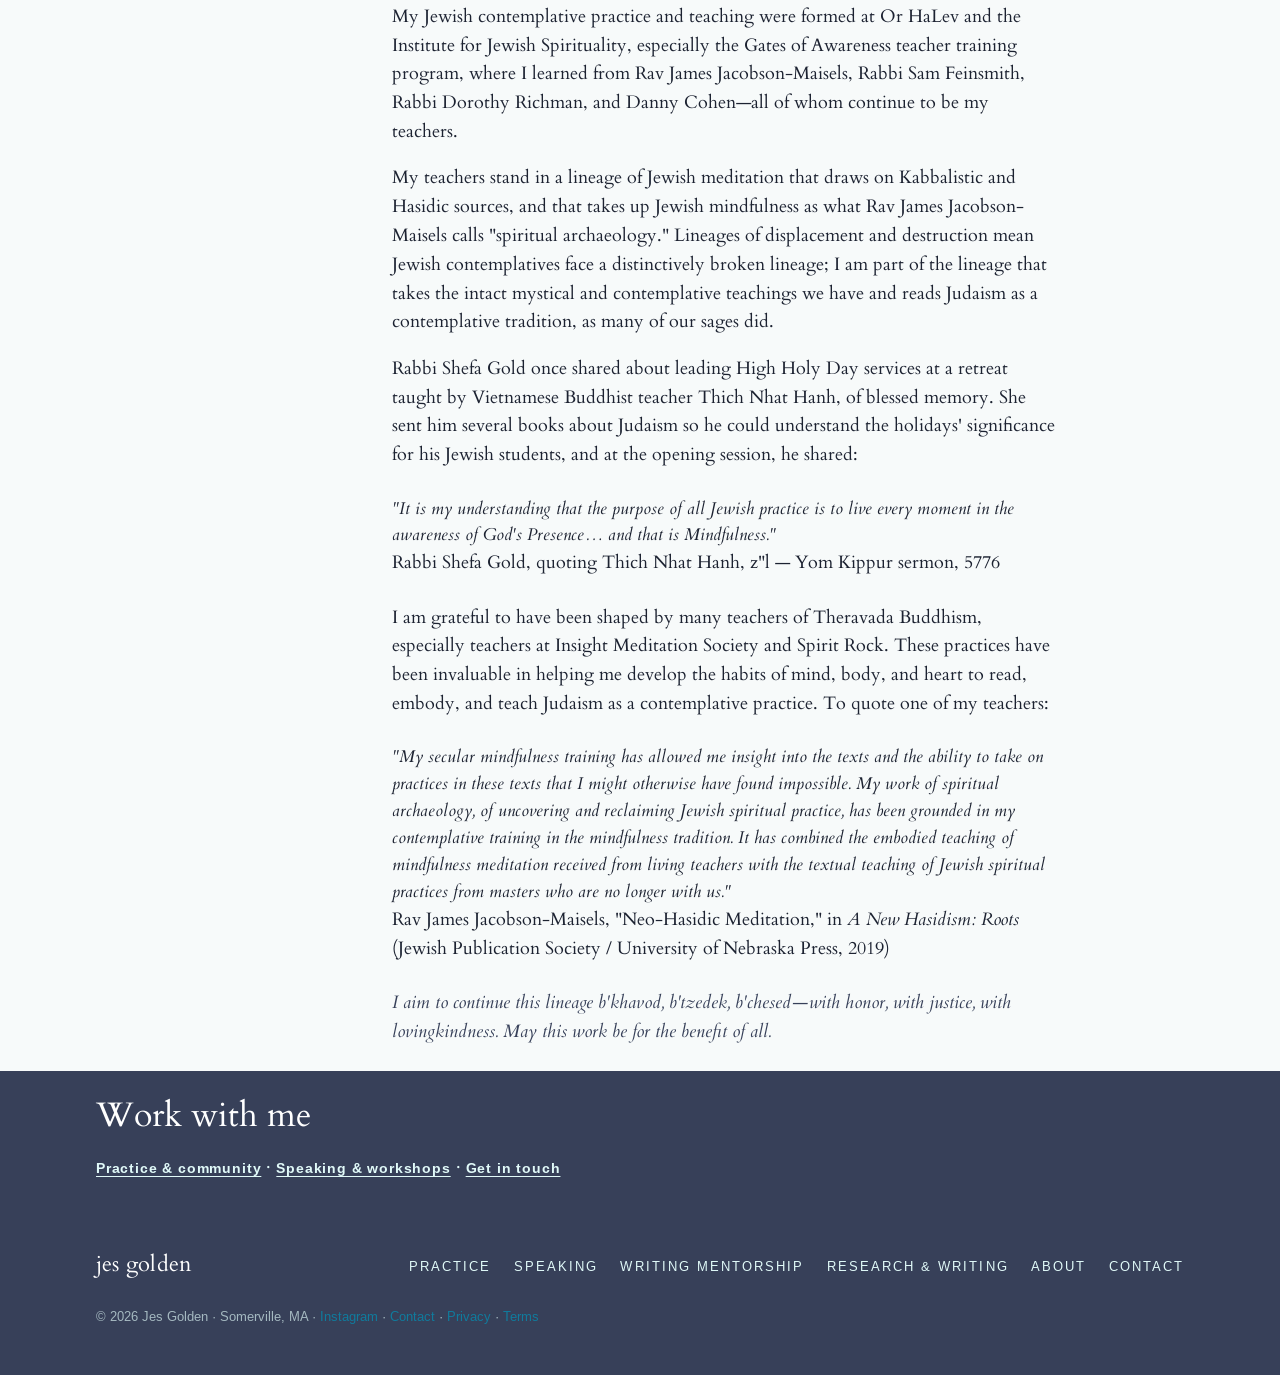
==== commit 7016a034: "Update navigation link text to 'Work With me'" ====
--- a/about.html
+++ b/about.html
@@ -24,7 +24,7 @@
   <nav aria-label="Primary">
     <ul>
       <li><a href="practice.html">Practice</a></li>
-      <li><a href="speaking.html">Speaking</a></li>
+      <li><a href="speaking.html">Work With me</a></li>
       <li><a href="research.html">Research &amp; Writing</a></li>
       <li><a href="about.html" aria-current="page">About</a></li>
       <li><a href="contact.html">Contact</a></li>
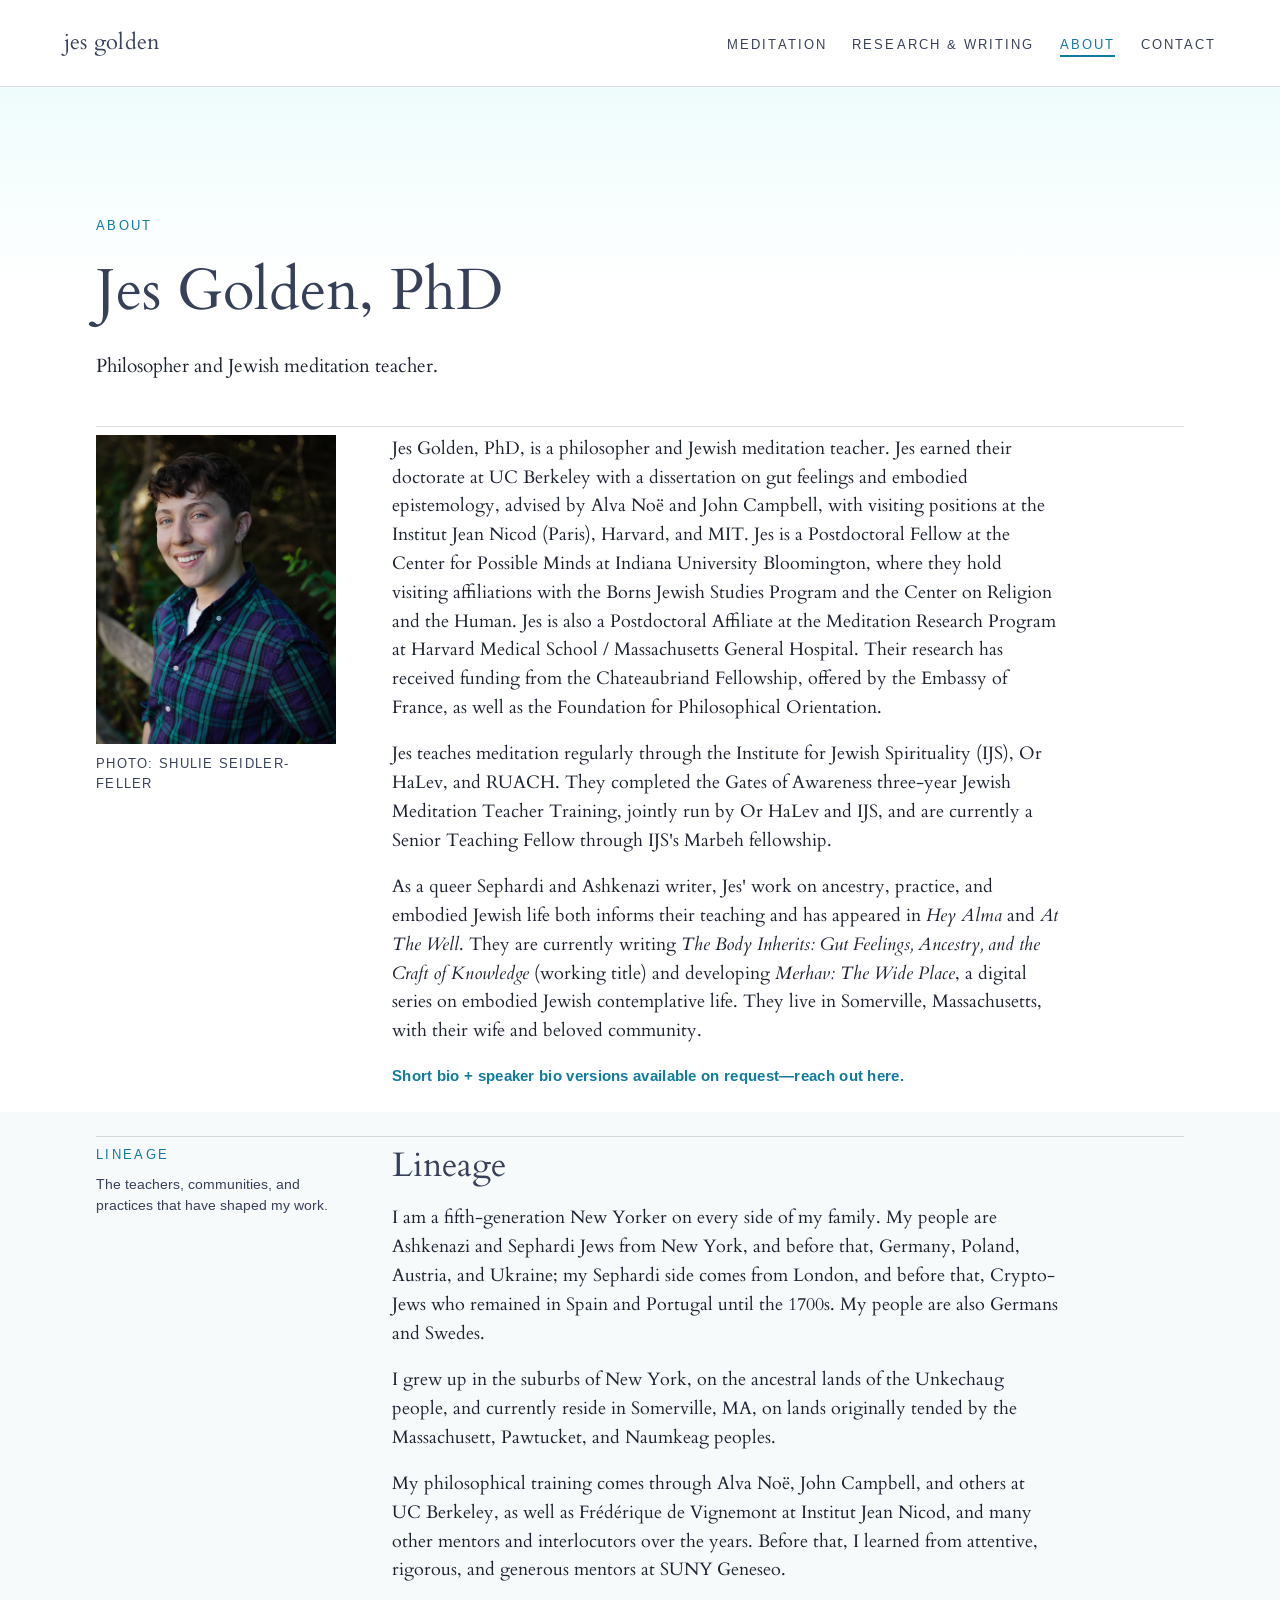
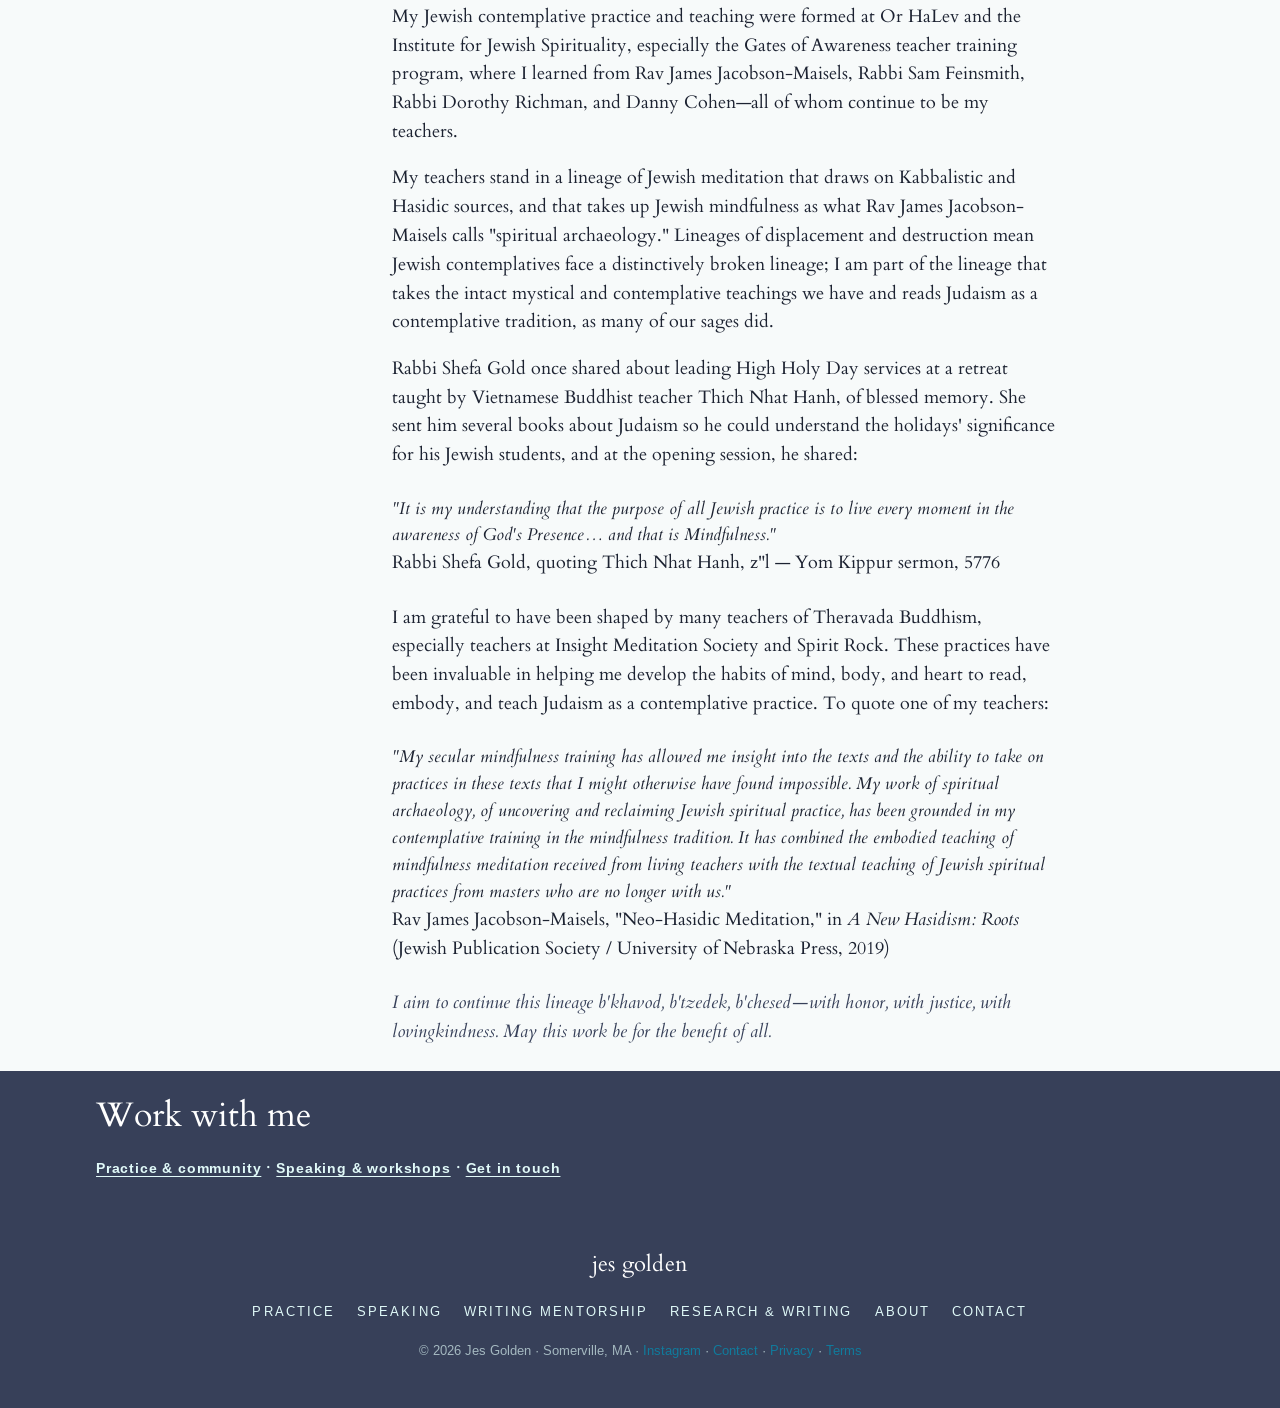
==== commit 115501f3: "Change navigation link from 'Work With Me' to 'Meditation'" ====
--- a/about.html
+++ b/about.html
@@ -23,8 +23,7 @@
   <div class="wordmark"><a href="index.html">jes <span class="surname">golden</span></a></div>
   <nav aria-label="Primary">
     <ul>
-      <li><a href="practice.html">Practice</a></li>
-      <li><a href="speaking.html">Work With me</a></li>
+      <li><a href="practice.html">Meditation</a></li>
       <li><a href="research.html">Research &amp; Writing</a></li>
       <li><a href="about.html" aria-current="page">About</a></li>
       <li><a href="contact.html">Contact</a></li>
--- a/styles.css
+++ b/styles.css
@@ -127,6 +127,23 @@
 .hero .lede > * + * { margin-top: 1rem; }
 .hero .eyebrow { display: block; margin-bottom: 1.4rem; }
 
+/* ---------- responsive video embed (16:9, scales to container width) ---------- */
+
+.video-embed {
+  position: relative;
+  width: 100%;
+  max-width: var(--measure);
+  aspect-ratio: 16 / 9;
+  margin: 1.2rem 0;
+}
+.video-embed iframe {
+  position: absolute;
+  top: 0; left: 0;
+  width: 100%;
+  height: 100%;
+  border: none;
+}
+
 /* ---------- routing cards (homepage) ---------- */
 
 .routes {
@@ -594,3 +611,65 @@
   font-size: 1.2rem;
   max-width: var(--measure);
 }
+/* ---------- footer signup band (compact, centered) ---------- */
+
+.footer-top {
+  max-width: 60rem;
+  margin: 0 auto 1.6rem;
+  padding-bottom: 1.6rem;
+  border-bottom: 1px solid rgba(225, 250, 249, 0.18);
+  text-align: center;
+}
+.footer-signup-title {
+  font-family: var(--serif);
+  font-weight: 400;
+  font-size: 1.3rem;
+  line-height: 1.3;
+  color: #fff;
+  max-width: 40ch;
+  margin: 0 auto 1.2rem;
+}
+.signup-form {
+  display: flex;
+  flex-wrap: wrap;
+  justify-content: center;
+  gap: 0.5rem;
+  max-width: 42rem;
+  margin: 0 auto;
+}
+.signup-form input {
+  flex: 1 1 130px;
+  min-width: 0;
+  font-family: var(--sans);
+  font-size: 0.9rem;
+  padding: 0.5rem 0.75rem;
+  border: 1px solid rgba(225, 250, 249, 0.35);
+  background: #fff;
+  color: var(--ink);
+  text-align: left;
+}
+.signup-form input[type="email"] { flex: 1.4 1 160px; }
+.signup-form input::placeholder { color: #6f7482; }
+.signup-form input:focus-visible { outline: 2px solid var(--sage); outline-offset: 1px; }
+.signup-form .btn { flex: 0 0 auto; padding: 0.5rem 1.2rem; }
+.signup-thanks {
+  font-family: var(--sans);
+  font-size: 0.88rem;
+  color: var(--ice);
+  margin-top: 0.6rem;
+}
+.btn.btn-sage { background: var(--sage); color: var(--dusk); }
+.btn.btn-sage:hover { background: #aecdb3; color: var(--dusk); }
+
+.footer-inner {
+  flex-direction: column;
+  align-items: center;
+  gap: 0.9rem;
+  text-align: center;
+}
+.footer-inner .fine { text-align: center; }
+
+@media (max-width: 540px) {
+  .signup-form input { flex-basis: 100%; }
+  .signup-form .btn { width: 100%; }
+}
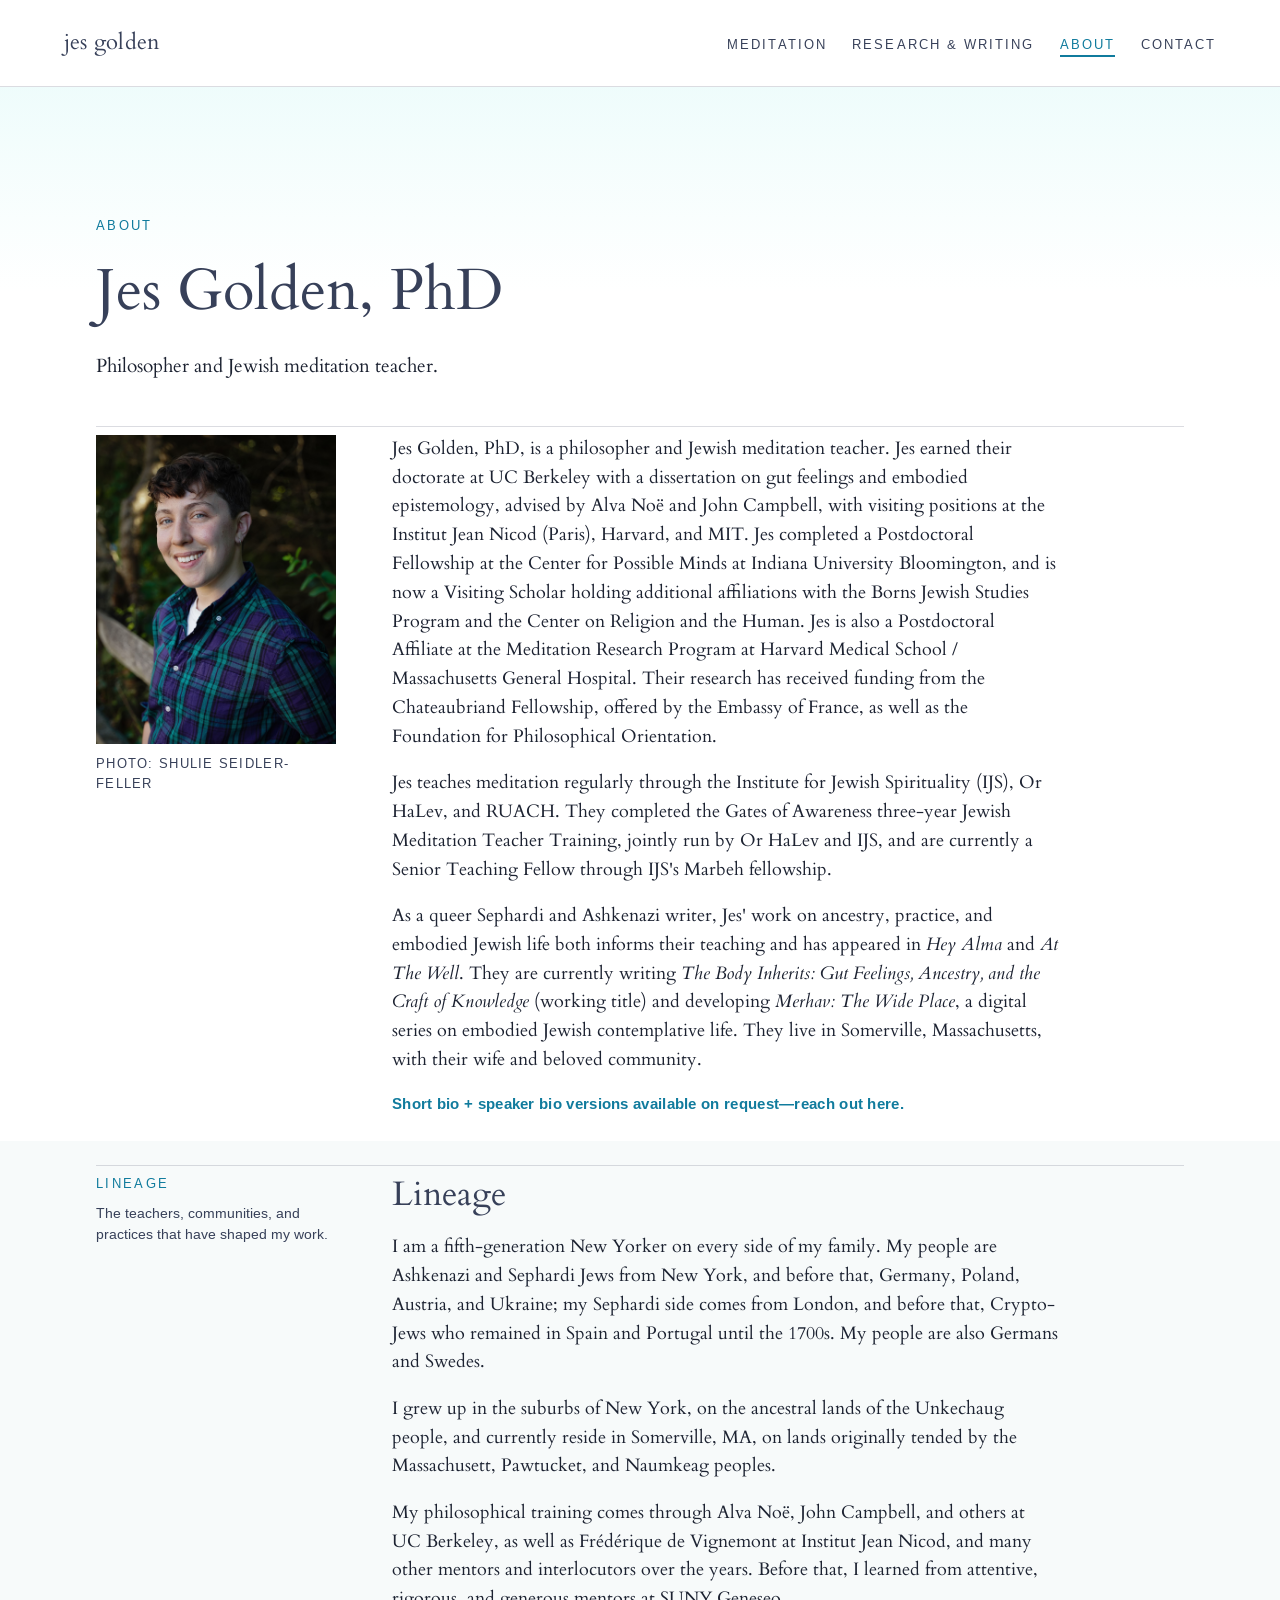
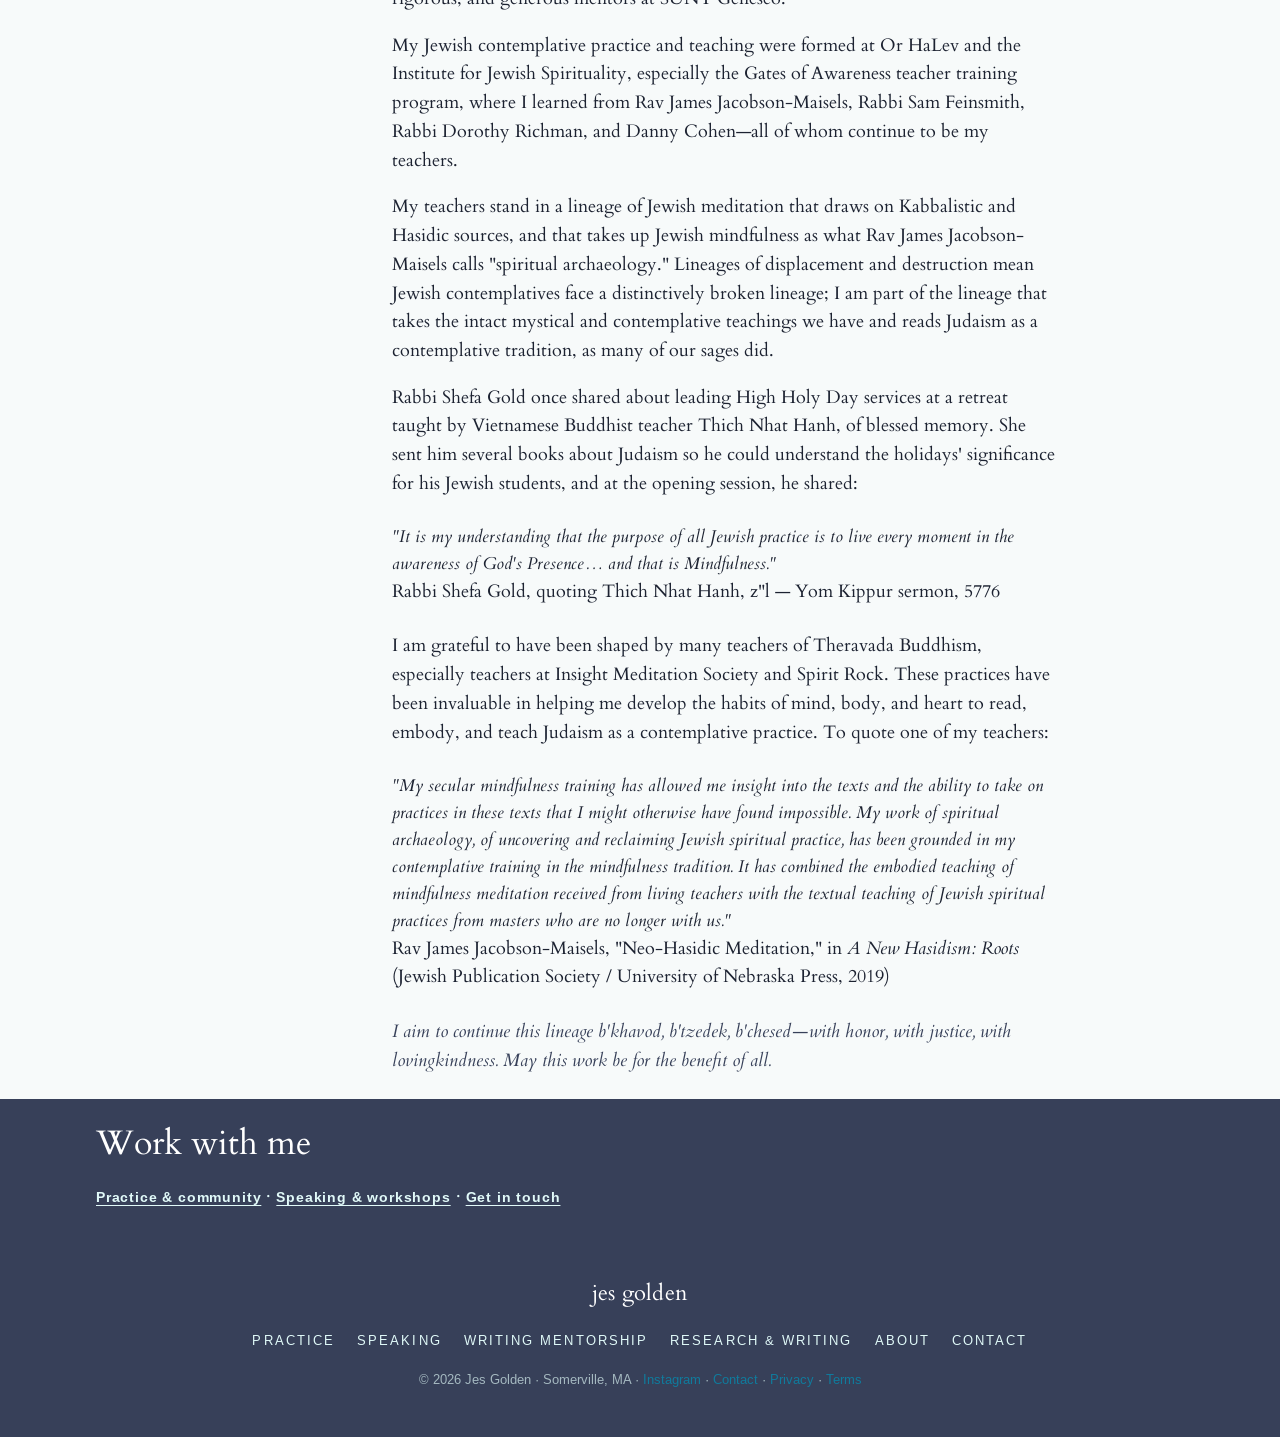
==== commit 18ab1ac1: "Revise biography of Jes Golden, PhD Updated Jes Golden's biography to reflect recent changes in thei" ====
--- a/about.html
+++ b/about.html
@@ -55,7 +55,7 @@
         </figure>
       </aside>
       <div class="body-col">
-        <p>Jes Golden, PhD, is a philosopher and Jewish meditation teacher. Jes earned their doctorate at UC Berkeley with a dissertation on gut feelings and embodied epistemology, advised by Alva Noë and John Campbell, with visiting positions at the Institut Jean Nicod (Paris), Harvard, and MIT. Jes is a Postdoctoral Fellow at the Center for Possible Minds at Indiana University Bloomington, where they hold visiting affiliations with the Borns Jewish Studies Program and the Center on Religion and the Human. Jes is also a Postdoctoral Affiliate at the Meditation Research Program at Harvard Medical School / Massachusetts General Hospital. Their research has received funding from the Chateaubriand Fellowship, offered by the Embassy of France, as well as the Foundation for Philosophical Orientation.</p>
+        <p>Jes Golden, PhD, is a philosopher and Jewish meditation teacher. Jes earned their doctorate at UC Berkeley with a dissertation on gut feelings and embodied epistemology, advised by Alva Noë and John Campbell, with visiting positions at the Institut Jean Nicod (Paris), Harvard, and MIT. Jes completed a Postdoctoral Fellowship at the Center for Possible Minds at Indiana University Bloomington, and is now a Visiting Scholar holding additional affiliations with the Borns Jewish Studies Program and the Center on Religion and the Human. Jes is also a Postdoctoral Affiliate at the Meditation Research Program at Harvard Medical School / Massachusetts General Hospital. Their research has received funding from the Chateaubriand Fellowship, offered by the Embassy of France, as well as the Foundation for Philosophical Orientation.</p>
         <p>Jes teaches meditation regularly through the Institute for Jewish Spirituality (IJS), Or HaLev, and RUACH. They completed the Gates of Awareness three-year Jewish Meditation Teacher Training, jointly run by Or HaLev and IJS, and are currently a Senior Teaching Fellow through IJS's Marbeh fellowship.</p>
         <p>As a queer Sephardi and Ashkenazi writer, Jes' work on ancestry, practice, and embodied Jewish life both informs their teaching and has appeared in <em>Hey Alma</em> and <em>At The Well</em>. They are currently writing <em>The Body Inherits: Gut Feelings, Ancestry, and the Craft of Knowledge</em> (working title) and developing <em>Merhav: The Wide Place</em>, a digital series on embodied Jewish contemplative life. They live in Somerville, Massachusetts, with their wife and beloved community.</p>
         <p class="meta"><a href="contact.html">Short bio + speaker bio versions available on request—reach out here.</a></p>
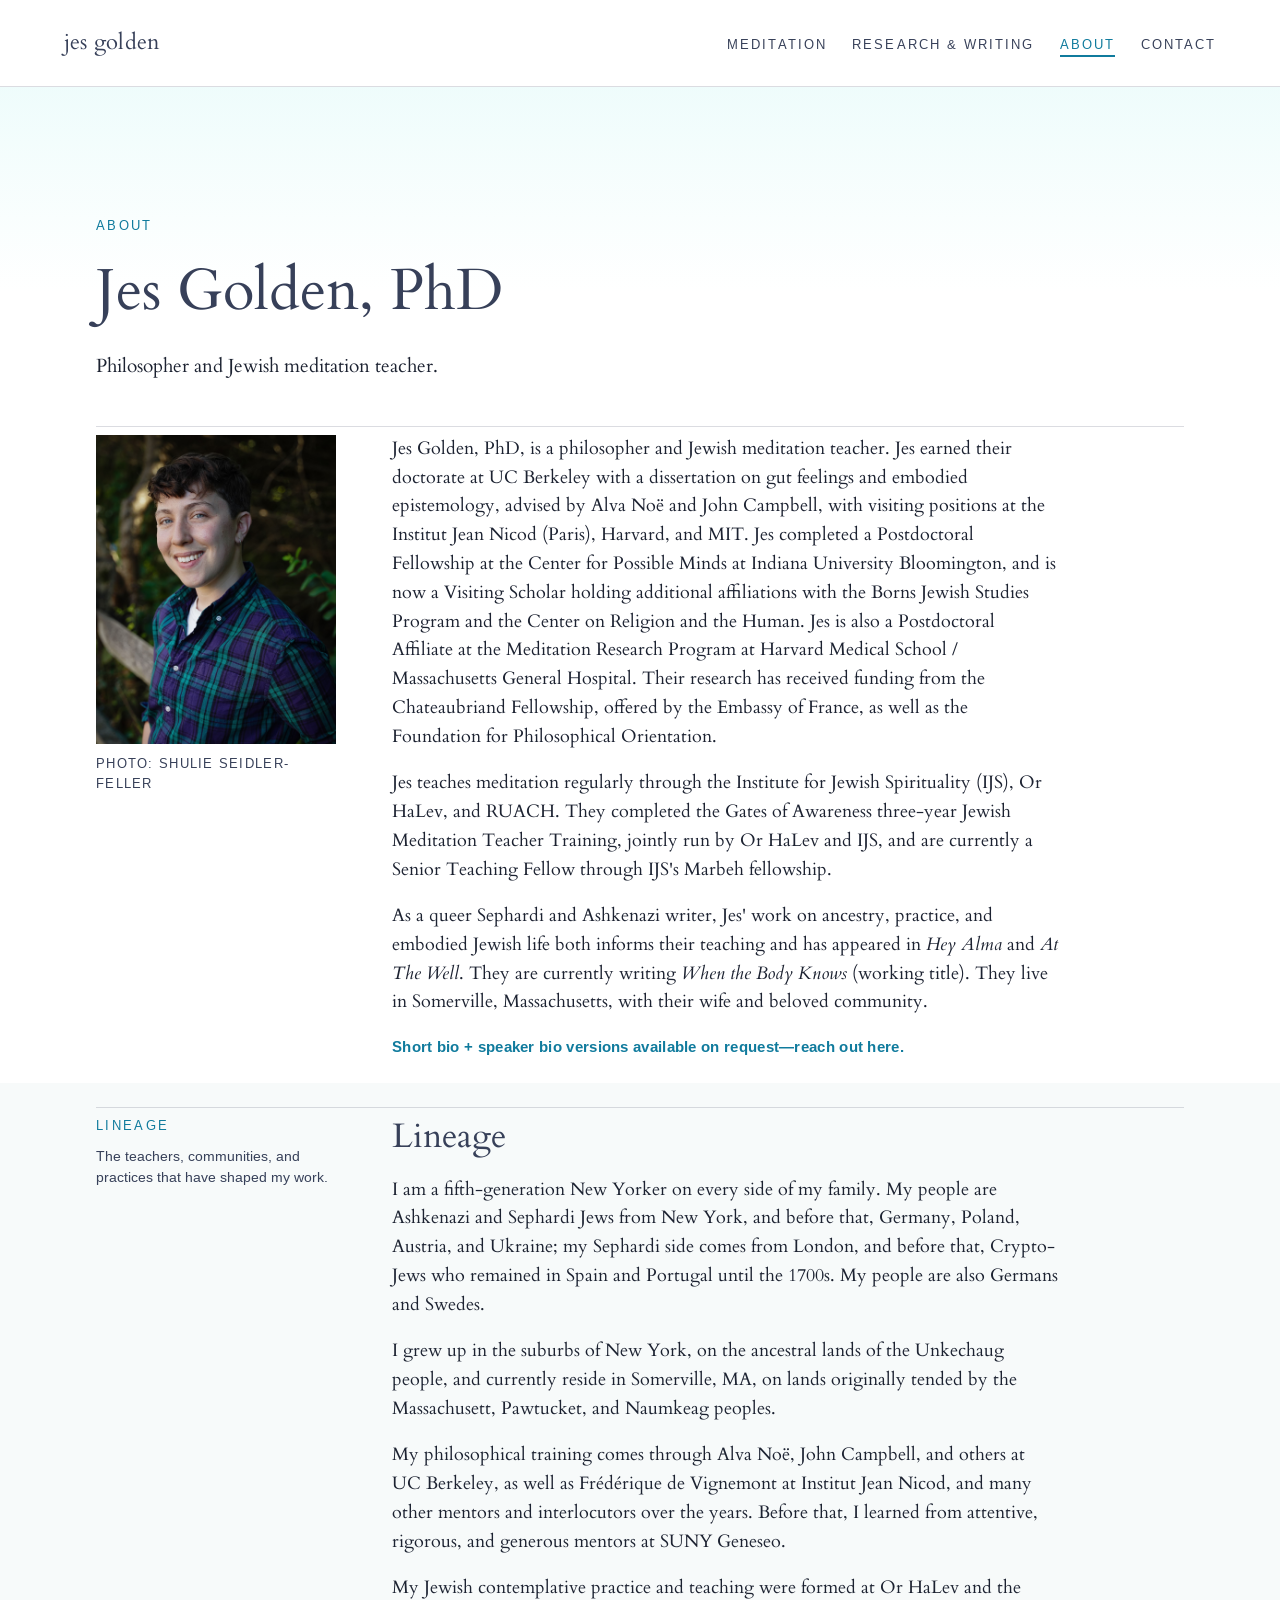
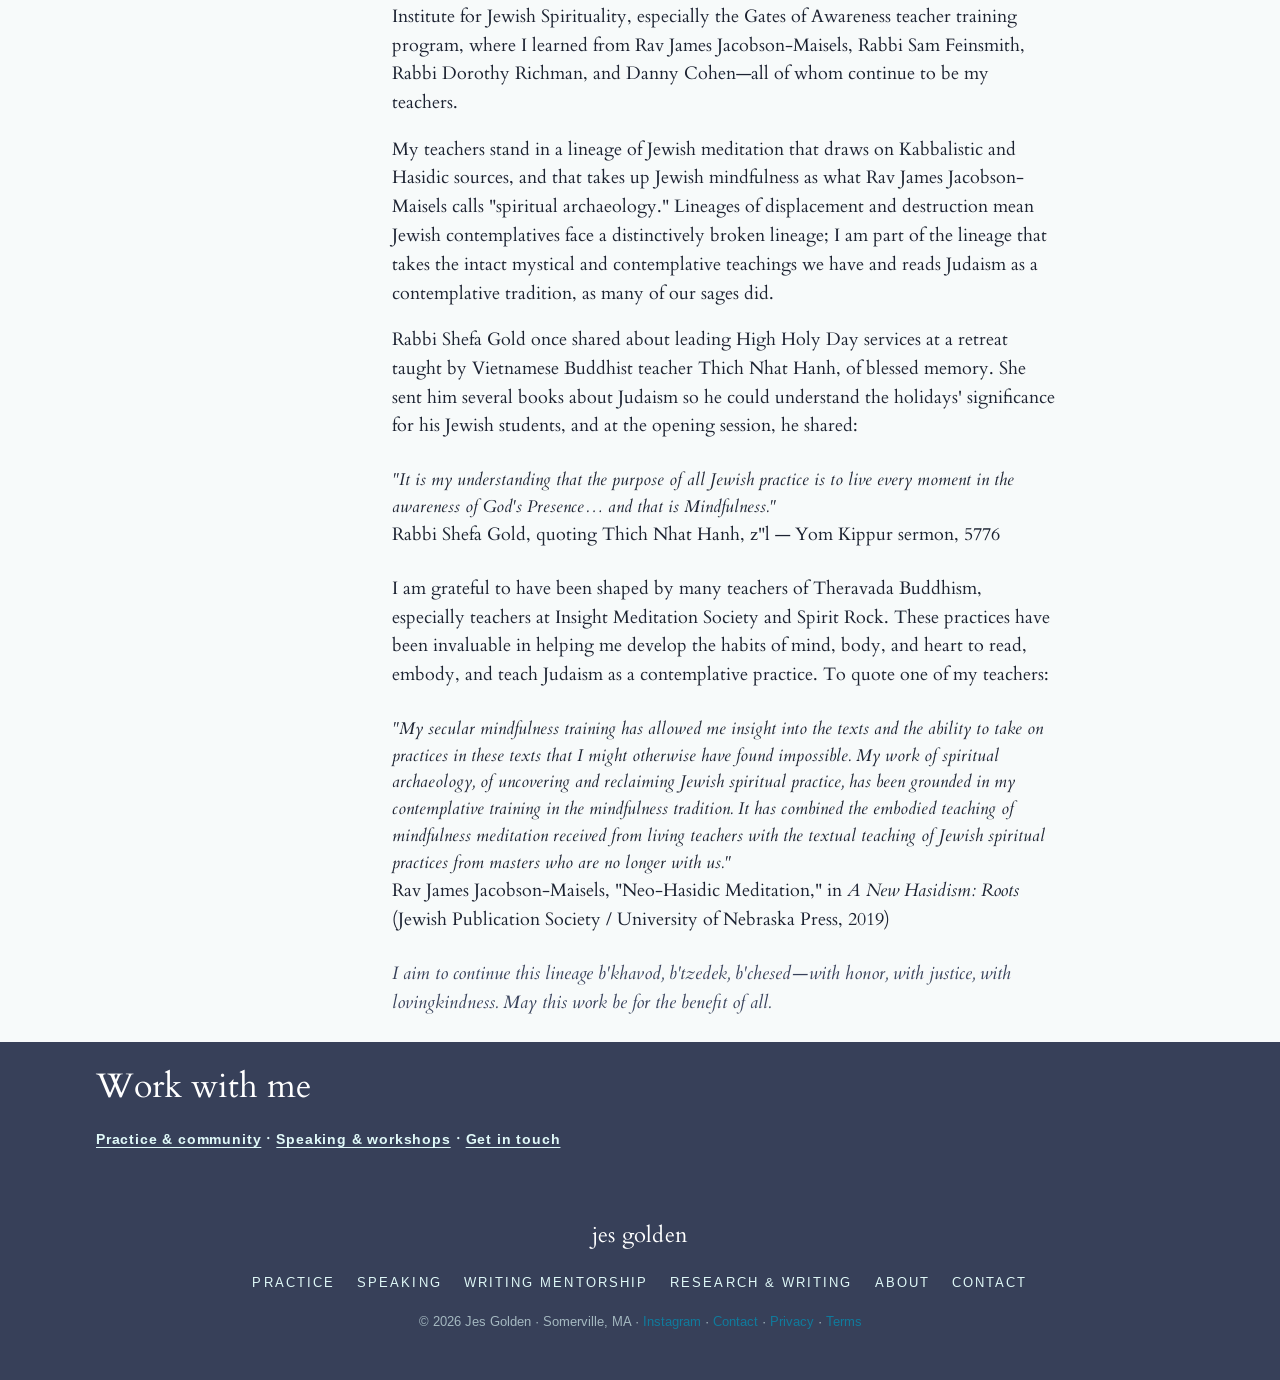
==== commit aac6805b: "Revise Jes Golden's bio and book title Updated the title of the upcoming book by Jes Golden and remo" ====
--- a/about.html
+++ b/about.html
@@ -57,7 +57,7 @@
       <div class="body-col">
         <p>Jes Golden, PhD, is a philosopher and Jewish meditation teacher. Jes earned their doctorate at UC Berkeley with a dissertation on gut feelings and embodied epistemology, advised by Alva Noë and John Campbell, with visiting positions at the Institut Jean Nicod (Paris), Harvard, and MIT. Jes completed a Postdoctoral Fellowship at the Center for Possible Minds at Indiana University Bloomington, and is now a Visiting Scholar holding additional affiliations with the Borns Jewish Studies Program and the Center on Religion and the Human. Jes is also a Postdoctoral Affiliate at the Meditation Research Program at Harvard Medical School / Massachusetts General Hospital. Their research has received funding from the Chateaubriand Fellowship, offered by the Embassy of France, as well as the Foundation for Philosophical Orientation.</p>
         <p>Jes teaches meditation regularly through the Institute for Jewish Spirituality (IJS), Or HaLev, and RUACH. They completed the Gates of Awareness three-year Jewish Meditation Teacher Training, jointly run by Or HaLev and IJS, and are currently a Senior Teaching Fellow through IJS's Marbeh fellowship.</p>
-        <p>As a queer Sephardi and Ashkenazi writer, Jes' work on ancestry, practice, and embodied Jewish life both informs their teaching and has appeared in <em>Hey Alma</em> and <em>At The Well</em>. They are currently writing <em>The Body Inherits: Gut Feelings, Ancestry, and the Craft of Knowledge</em> (working title) and developing <em>Merhav: The Wide Place</em>, a digital series on embodied Jewish contemplative life. They live in Somerville, Massachusetts, with their wife and beloved community.</p>
+        <p>As a queer Sephardi and Ashkenazi writer, Jes' work on ancestry, practice, and embodied Jewish life both informs their teaching and has appeared in <em>Hey Alma</em> and <em>At The Well</em>. They are currently writing <em>When the Body Knows</em> (working title). They live in Somerville, Massachusetts, with their wife and beloved community.</p>
         <p class="meta"><a href="contact.html">Short bio + speaker bio versions available on request—reach out here.</a></p>
       </div>
     </div>
